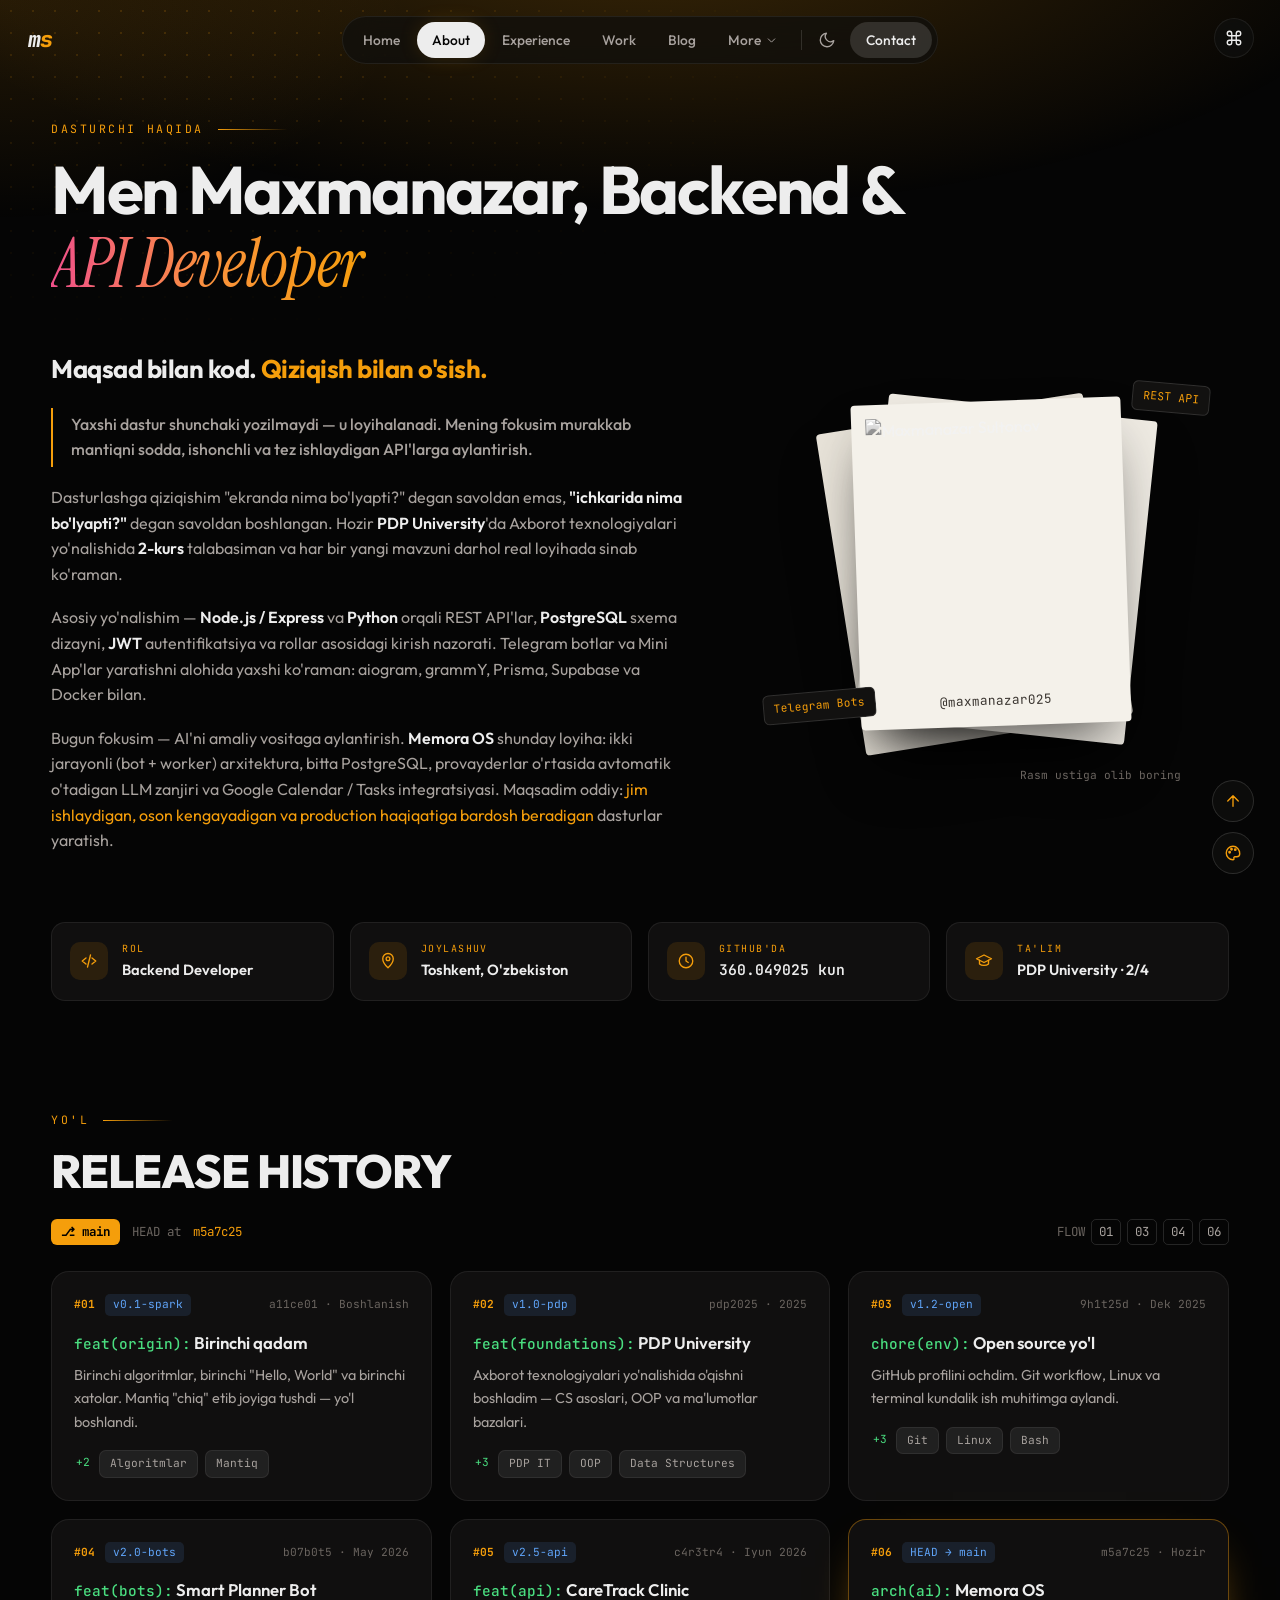
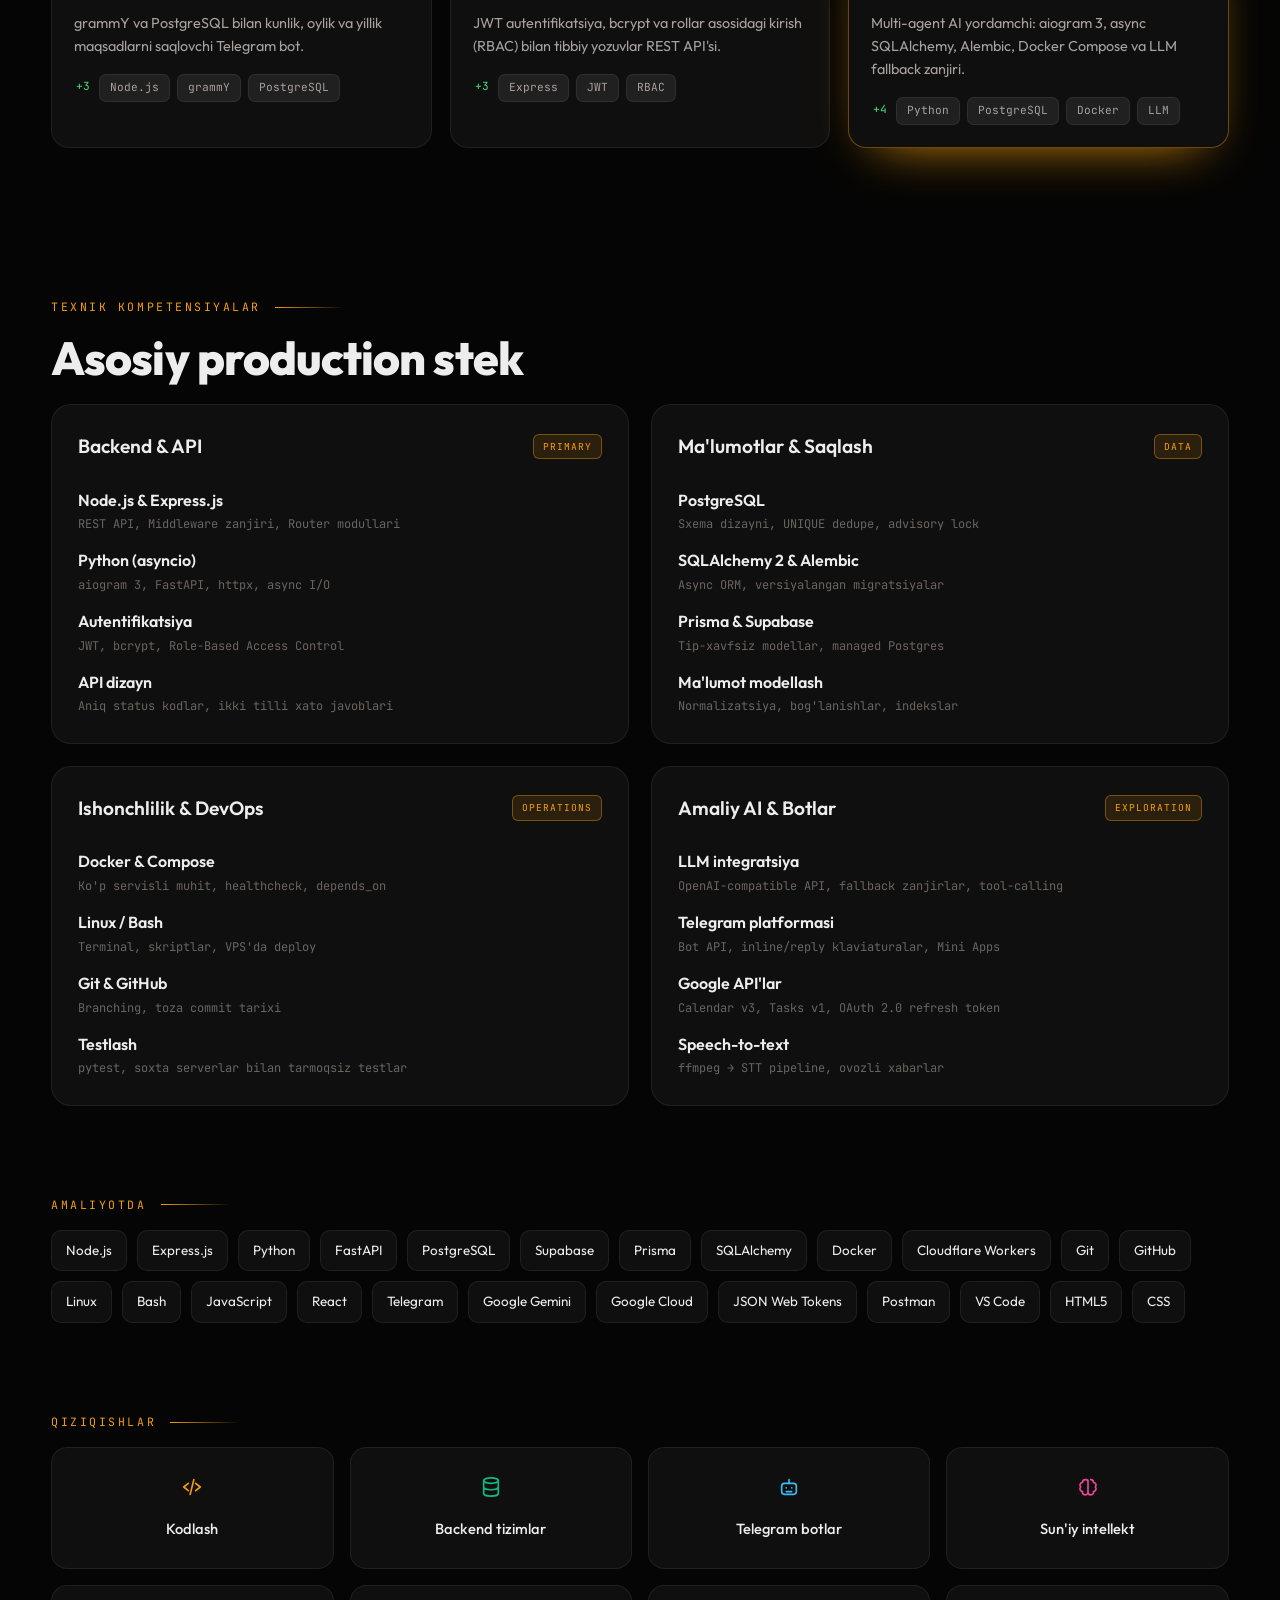
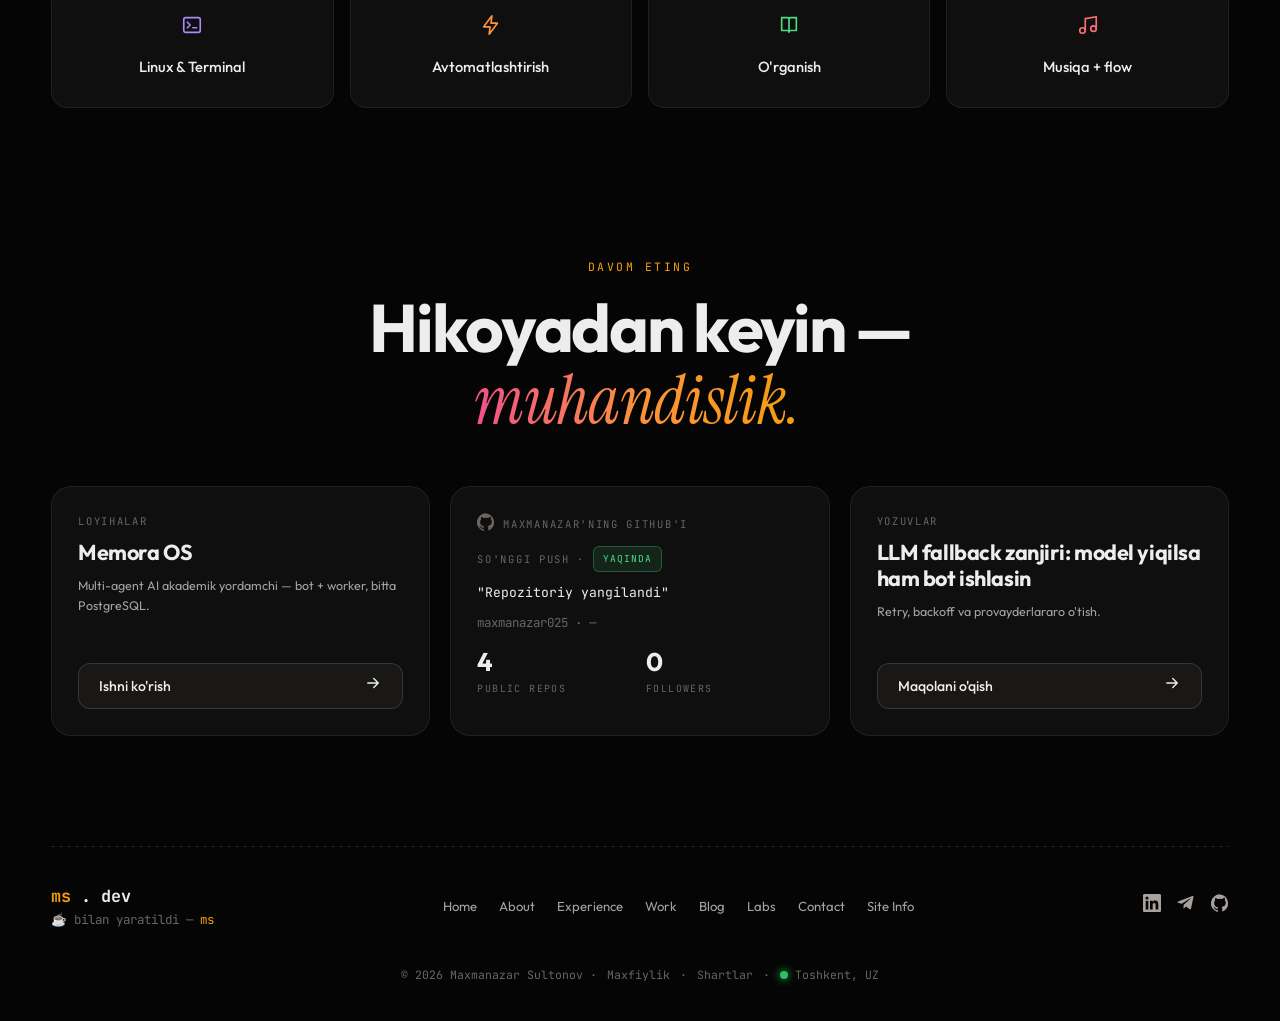
==== about/index.html @ ffed5d47 "Portfolio sayt: ko'p sahifali versiya Co-Authored-By: Claude Opus 5.5 <noreply@anthropic.com>" ====
<!DOCTYPE html>
<html lang="uz" data-theme="dark">
<head>
  <meta charset="UTF-8" />
  <meta name="viewport" content="width=device-width, initial-scale=1.0" />
  <title>About | Maxmanazar Sultonov (MS)</title>
  <meta name="description" content="Maxmanazar Sultonov haqida: hikoya, release history, texnik kompetensiyalar va qiziqishlar." />
  <meta property="og:image" content="https://avatars.githubusercontent.com/u/249048169?v=4" />
  <link rel="icon" href="../assets/img/favicon.svg" type="image/svg+xml" />
  <link rel="preconnect" href="https://fonts.googleapis.com" /><link rel="preconnect" href="https://fonts.gstatic.com" crossorigin />
  <link href="https://fonts.googleapis.com/css2?family=Outfit:wght@300;400;500;600;700;800&family=JetBrains+Mono:wght@400;500;700&family=Instrument+Serif:ital@1&display=swap" rel="stylesheet" />
  <script>try{var t=localStorage.getItem("theme");if(t)document.documentElement.dataset.theme=t;var a=localStorage.getItem("accentHex");if(a){a=a.split(",");document.documentElement.style.setProperty("--accent",a[0]);document.documentElement.style.setProperty("--accent-2",a[1]);document.documentElement.dataset.accent="1"}}catch(e){}</script>
  <link rel="stylesheet" href="../assets/css/main.css" />
</head>
<body data-page="about">
<main class="page">
  <div class="container">
    <p class="eyebrow">Dasturchi haqida</p>
    <h1 class="h-xl">Men Maxmanazar, Backend &amp;<br /><span class="serif grad">API Developer</span></h1>

    <div class="about-grid">
      <div class="prose reveal">
        <h2 class="about-sub">Maqsad bilan kod. <span class="accent">Qiziqish bilan o'sish.</span></h2>
        <p class="quote">Yaxshi dastur shunchaki yozilmaydi — u loyihalanadi. Mening fokusim murakkab mantiqni sodda, ishonchli va tez ishlaydigan API'larga aylantirish.</p>
        <p>Dasturlashga qiziqishim "ekranda nima bo'lyapti?" degan savoldan emas, <strong>"ichkarida nima bo'lyapti?"</strong> degan savoldan boshlangan. Hozir <strong>PDP University</strong>'da Axborot texnologiyalari yo'nalishida <strong>2-kurs</strong> talabasiman va har bir yangi mavzuni darhol real loyihada sinab ko'raman.</p>
        <p>Asosiy yo'nalishim — <strong>Node.js / Express</strong> va <strong>Python</strong> orqali REST API'lar, <strong>PostgreSQL</strong> sxema dizayni, <strong>JWT</strong> autentifikatsiya va rollar asosidagi kirish nazorati. Telegram botlar va Mini App'lar yaratishni alohida yaxshi ko'raman: aiogram, grammY, Prisma, Supabase va Docker bilan.</p>
        <p>Bugun fokusim — AI'ni amaliy vositaga aylantirish. <strong>Memora OS</strong> shunday loyiha: ikki jarayonli (bot + worker) arxitektura, bitta PostgreSQL, provayderlar o'rtasida avtomatik o'tadigan LLM zanjiri va Google Calendar / Tasks integratsiyasi. Maqsadim oddiy: <span class="accent">jim ishlaydigan, oson kengayadigan va production haqiqatiga bardosh beradigan</span> dasturlar yaratish.</p>
      </div>
      <div class="polaroid-wrap reveal">
        <div class="polaroid p-back"></div><div class="polaroid p-mid"></div>
        <figure class="polaroid p-front">
          <img src="https://avatars.githubusercontent.com/u/249048169?v=4" alt="Maxmanazar Sultonov" />
          <figcaption>@maxmanazar025</figcaption>
        </figure>
        <span class="ptag t1">REST API</span><span class="ptag t2">Telegram Bots</span>
        <p class="hint">Rasm ustiga olib boring</p>
      </div>
    </div>

    <div class="stats reveal">
      <div class="stat"><span class="stat-ico" data-icon="code"></span><div><small>ROL</small><b>Backend Developer</b></div></div>
      <div class="stat"><span class="stat-ico" data-icon="pin"></span><div><small>JOYLASHUV</small><b>Toshkent, O'zbekiston</b></div></div>
      <div class="stat"><span class="stat-ico" data-icon="clock"></span><div><small>GITHUB'DA</small><b class="mono" id="gh-age">—</b></div></div>
      <div class="stat"><span class="stat-ico" data-icon="cap"></span><div><small>TA'LIM</small><b>PDP University · 2/4</b></div></div>
    </div>

    <!-- Release history -->
    <section class="section">
      <p class="eyebrow">Yo'l</p>
      <h2 class="h-lg">RELEASE HISTORY</h2>
      <div class="history-head">
        <span class="branch">⎇ main</span><span class="muted">HEAD at</span><span class="accent">m5a7c25</span>
        <span class="graph">FLOW <i>01</i><i>03</i><i>04</i><i>06</i></span>
      </div>
      <div class="commits">
        <article class="commit reveal">
          <header><span class="num">#01</span><span class="ver">v0.1-spark</span><span class="muted">a11ce01 · Boshlanish</span></header>
          <h4><span class="type">feat(origin):</span> Birinchi qadam</h4>
          <p>Birinchi algoritmlar, birinchi "Hello, World" va birinchi xatolar. Mantiq "chiq" etib joyiga tushdi — yo'l boshlandi.</p>
          <div class="chips"><span class="plus">+2</span><i>Algoritmlar</i><i>Mantiq</i></div>
        </article>
        <article class="commit reveal">
          <header><span class="num">#02</span><span class="ver">v1.0-pdp</span><span class="muted">pdp2025 · 2025</span></header>
          <h4><span class="type">feat(foundations):</span> PDP University</h4>
          <p>Axborot texnologiyalari yo'nalishida o'qishni boshladim — CS asoslari, OOP va ma'lumotlar bazalari.</p>
          <div class="chips"><span class="plus">+3</span><i>PDP IT</i><i>OOP</i><i>Data Structures</i></div>
        </article>
        <article class="commit reveal">
          <header><span class="num">#03</span><span class="ver">v1.2-open</span><span class="muted">9h1t25d · Dek 2025</span></header>
          <h4><span class="type">chore(env):</span> Open source yo'l</h4>
          <p>GitHub profilini ochdim. Git workflow, Linux va terminal kundalik ish muhitimga aylandi.</p>
          <div class="chips"><span class="plus">+3</span><i>Git</i><i>Linux</i><i>Bash</i></div>
        </article>
        <article class="commit reveal">
          <header><span class="num">#04</span><span class="ver">v2.0-bots</span><span class="muted">b07b0t5 · May 2026</span></header>
          <h4><span class="type">feat(bots):</span> Smart Planner Bot</h4>
          <p>grammY va PostgreSQL bilan kunlik, oylik va yillik maqsadlarni saqlovchi Telegram bot.</p>
          <div class="chips"><span class="plus">+3</span><i>Node.js</i><i>grammY</i><i>PostgreSQL</i></div>
        </article>
        <article class="commit reveal">
          <header><span class="num">#05</span><span class="ver">v2.5-api</span><span class="muted">c4r3tr4 · Iyun 2026</span></header>
          <h4><span class="type">feat(api):</span> CareTrack Clinic</h4>
          <p>JWT autentifikatsiya, bcrypt va rollar asosidagi kirish (RBAC) bilan tibbiy yozuvlar REST API'si.</p>
          <div class="chips"><span class="plus">+3</span><i>Express</i><i>JWT</i><i>RBAC</i></div>
        </article>
        <article class="commit head reveal">
          <header><span class="num">#06</span><span class="ver">HEAD → main</span><span class="muted">m5a7c25 · Hozir</span></header>
          <h4><span class="type">arch(ai):</span> Memora OS</h4>
          <p>Multi-agent AI yordamchi: aiogram 3, async SQLAlchemy, Alembic, Docker Compose va LLM fallback zanjiri.</p>
          <div class="chips"><span class="plus">+4</span><i>Python</i><i>PostgreSQL</i><i>Docker</i><i>LLM</i></div>
        </article>
      </div>
    </section>

    <!-- Competencies -->
    <section class="section">
      <p class="eyebrow">Texnik kompetensiyalar</p>
      <h2 class="h-lg">Asosiy production stek</h2>
      <div class="skill-grid">
        <div class="card skill-card reveal"><header><h3>Backend &amp; API</h3><span class="badge">Primary</span></header>
          <dl><dt>Node.js &amp; Express.js</dt><dd>REST API, Middleware zanjiri, Router modullari</dd>
              <dt>Python (asyncio)</dt><dd>aiogram 3, FastAPI, httpx, async I/O</dd>
              <dt>Autentifikatsiya</dt><dd>JWT, bcrypt, Role-Based Access Control</dd>
              <dt>API dizayn</dt><dd>Aniq status kodlar, ikki tilli xato javoblari</dd></dl></div>
        <div class="card skill-card reveal"><header><h3>Ma'lumotlar &amp; Saqlash</h3><span class="badge">Data</span></header>
          <dl><dt>PostgreSQL</dt><dd>Sxema dizayni, UNIQUE dedupe, advisory lock</dd>
              <dt>SQLAlchemy 2 &amp; Alembic</dt><dd>Async ORM, versiyalangan migratsiyalar</dd>
              <dt>Prisma &amp; Supabase</dt><dd>Tip-xavfsiz modellar, managed Postgres</dd>
              <dt>Ma'lumot modellash</dt><dd>Normalizatsiya, bog'lanishlar, indekslar</dd></dl></div>
        <div class="card skill-card reveal"><header><h3>Ishonchlilik &amp; DevOps</h3><span class="badge">Operations</span></header>
          <dl><dt>Docker &amp; Compose</dt><dd>Ko'p servisli muhit, healthcheck, depends_on</dd>
              <dt>Linux / Bash</dt><dd>Terminal, skriptlar, VPS'da deploy</dd>
              <dt>Git &amp; GitHub</dt><dd>Branching, toza commit tarixi</dd>
              <dt>Testlash</dt><dd>pytest, soxta serverlar bilan tarmoqsiz testlar</dd></dl></div>
        <div class="card skill-card reveal"><header><h3>Amaliy AI &amp; Botlar</h3><span class="badge">Exploration</span></header>
          <dl><dt>LLM integratsiya</dt><dd>OpenAI-compatible API, fallback zanjirlar, tool-calling</dd>
              <dt>Telegram platformasi</dt><dd>Bot API, inline/reply klaviaturalar, Mini Apps</dd>
              <dt>Google API'lar</dt><dd>Calendar v3, Tasks v1, OAuth 2.0 refresh token</dd>
              <dt>Speech-to-text</dt><dd>ffmpeg → STT pipeline, ovozli xabarlar</dd></dl></div>
      </div>

      <p class="eyebrow mt">Amaliyotda</p>
      <div class="tech-cloud reveal" id="tech-cloud"></div>

      <p class="eyebrow mt">Qiziqishlar</p>
      <div class="interests reveal">
        <div class="interest" style="--c:#f59e0b"><span data-icon="code"></span>Kodlash</div>
        <div class="interest" style="--c:#10b981"><span data-icon="db"></span>Backend tizimlar</div>
        <div class="interest" style="--c:#38bdf8"><span data-icon="bot"></span>Telegram botlar</div>
        <div class="interest" style="--c:#ec4899"><span data-icon="brain"></span>Sun'iy intellekt</div>
        <div class="interest" style="--c:#a78bfa"><span data-icon="term"></span>Linux &amp; Terminal</div>
        <div class="interest" style="--c:#fb923c"><span data-icon="bolt"></span>Avtomatlashtirish</div>
        <div class="interest" style="--c:#4ade80"><span data-icon="book"></span>O'rganish</div>
        <div class="interest" style="--c:#f87171"><span data-icon="music"></span>Musiqa + flow</div>
      </div>
    </section>

    <!-- Explore further -->
    <section class="section">
      <p class="eyebrow c">Davom eting</p>
      <h2 class="h-xl c">Hikoyadan keyin —<br /><span class="serif grad">muhandislik.</span></h2>
      <div class="bento" style="margin-top:50px">
        <a class="card hov reveal" href="../work/#memora"><span class="label">Loyihalar</span><h3>Memora OS</h3><p class="dim small">Multi-agent AI akademik yordamchi — bot + worker, bitta PostgreSQL.</p><span class="btn btn-dark">Ishni ko'rish <span data-icon="arrow"></span></span></a>
        <a class="card hov reveal" href="https://github.com/maxmanazar025" target="_blank" rel="noopener">
          <span class="label"><span data-icon="github"></span> Maxmanazar'ning GitHub'i</span>
          <span class="label">So'nggi push · <span class="badge g" data-gh="ago">yaqinda</span></span>
          <p class="commit-msg" data-gh="msg">"Repozitoriy yangilandi"</p>
          <p class="mono small muted"><span data-gh="repo">maxmanazar025</span> · <span data-gh="sha">—</span></p>
          <div class="gh-mini"><div><b data-gh="repos">4</b><small>PUBLIC REPOS</small></div><div><b data-gh="followers">0</b><small>FOLLOWERS</small></div></div>
        </a>
        <a class="card hov reveal" href="../blog/"><span class="label">Yozuvlar</span><h3>LLM fallback zanjiri: model yiqilsa ham bot ishlasin</h3><p class="dim small">Retry, backoff va provayderlararo o'tish.</p><span class="btn btn-dark">Maqolani o'qish <span data-icon="arrow"></span></span></a>
      </div>
    </section>
  </div>
</main>
<script src="../assets/js/site.js"></script>
<script>
  (() => {
    const start = new Date("2025-12-11T06:13:58Z"), el = document.getElementById("gh-age");
    const tick = () => el.textContent = ((Date.now() - start) / 864e5).toFixed(6) + " kun";
    tick(); setInterval(tick, 80);
    const T = [["Node.js","nodedotjs"],["Express.js","express"],["Python","python"],["FastAPI","fastapi"],["PostgreSQL","postgresql"],["Supabase","supabase"],["Prisma","prisma"],["SQLAlchemy","sqlalchemy"],["Docker","docker"],["Cloudflare Workers","cloudflareworkers"],["Git","git"],["GitHub","github"],["Linux","linux"],["Bash","gnubash"],["JavaScript","javascript"],["React","react"],["Telegram","telegram"],["Google Gemini","googlegemini"],["Google Cloud","googlecloud"],["JSON Web Tokens","jsonwebtokens"],["Postman","postman"],["VS Code","vscodium"],["HTML5","html5"],["CSS","css"]];
    document.getElementById("tech-cloud").innerHTML = T.map(([n, s]) => `<span><img src="https://cdn.simpleicons.org/${s}/a8a29e" alt="" loading="lazy" onerror="this.remove()" />${n}</span>`).join("");
  })();
</script>
</body>
</html>
---- assets/css/main.css ----
/* =========================================================
   ms.dev — Maxmanazar Sultonov portfolio
   ========================================================= */
:root {
  --accent: #f59e0b;
  --accent-2: #fb923c;
  --pink: #f0508a;
  --bg: #050505;
  --bg-2: #0b0a09;
  --card: rgba(20, 19, 18, 0.78);
  --card-solid: #121110;
  --card-hi: #191817;
  --border: rgba(255, 255, 255, 0.07);
  --border-2: rgba(255, 255, 255, 0.13);
  --text: #ededed;
  --text-2: #a8a29e;
  --muted: #6b6560;
  --green: #4ade80;
  --blue: #60a5fa;
  --nav-bg: rgba(16, 15, 14, 0.74);
  --shadow: 0 24px 60px -24px rgba(0, 0, 0, 0.85);
  --glow: color-mix(in srgb, var(--accent) 22%, transparent);
  --soft: color-mix(in srgb, var(--accent) 12%, transparent);
  --line: color-mix(in srgb, var(--accent) 40%, transparent);
  --font: "Outfit", system-ui, sans-serif;
  --mono: "JetBrains Mono", ui-monospace, monospace;
  --serif: "Instrument Serif", Georgia, serif;
  --r: 18px;
  --ease: cubic-bezier(.2, .8, .2, 1);
}
[data-theme="light"] {
  --bg: #faf8f5;
  --bg-2: #f2eee8;
  --card: rgba(255, 255, 255, 0.82);
  --card-solid: #ffffff;
  --card-hi: #f7f4ef;
  --border: rgba(0, 0, 0, 0.08);
  --border-2: rgba(0, 0, 0, 0.15);
  --text: #1a1714;
  --text-2: #57514b;
  --muted: #8f8780;
  --green: #16a34a;
  --blue: #2563eb;
  --nav-bg: rgba(255, 255, 255, 0.78);
  --shadow: 0 20px 50px -26px rgba(60, 40, 20, 0.35);
}

*, *::before, *::after { box-sizing: border-box; margin: 0; padding: 0; }
html { scroll-behavior: smooth; scroll-padding-top: 100px; }
body {
  font-family: var(--font); background: var(--bg); color: var(--text); line-height: 1.6;
  overflow-x: hidden; -webkit-font-smoothing: antialiased; min-height: 100vh;
  display: flex; flex-direction: column; transition: background .4s, color .4s;
}
main { flex: 1; }
a { color: inherit; text-decoration: none; }
img { max-width: 100%; display: block; }
button, input, textarea, select { font: inherit; color: inherit; }
button { background: none; border: 0; cursor: pointer; }
svg.i { width: 18px; height: 18px; fill: none; stroke: currentColor; stroke-width: 1.8; stroke-linecap: round; stroke-linejoin: round; flex: none; }
::selection { background: var(--accent); color: #000; }
:focus-visible { outline: 2px solid var(--accent); outline-offset: 3px; border-radius: 6px; }
.mono { font-family: var(--mono); }
.muted { color: var(--muted); }
.dim { color: var(--text-2); }
.accent { color: var(--accent); }
.small { font-size: .78rem; }
strong { color: var(--text); font-weight: 600; }
.skip { position: absolute; left: -999px; top: 8px; z-index: 999; background: var(--accent); color: #000; padding: 8px 14px; border-radius: 8px; }
.skip:focus { left: 8px; }

.container { width: min(1180px, 92%); margin: 0 auto; position: relative; }
.narrow { width: min(820px, 92%); margin: 0 auto; }
.section { padding: 110px 0 40px; position: relative; }
.page { padding-top: 120px; }

/* ---------- background ---------- */
.bg-glow { position: fixed; inset: 0; z-index: -2; pointer-events: none;
  background: radial-gradient(ellipse 85% 45% at 50% -8%, var(--glow), transparent 70%),
              radial-gradient(ellipse 45% 35% at 0% 0%, color-mix(in srgb, var(--accent) 12%, transparent), transparent 70%); }
.bg-dots { position: fixed; inset: 0; z-index: -1; pointer-events: none;
  background-image: radial-gradient(color-mix(in srgb, var(--accent) 16%, transparent) 1px, transparent 1.4px);
  background-size: 22px 22px;
  -webkit-mask-image: radial-gradient(ellipse 70% 55% at 15% 0%, #000 10%, transparent 70%);
  mask-image: radial-gradient(ellipse 70% 55% at 15% 0%, #000 10%, transparent 70%); }
.scroll-progress { position: fixed; top: 0; left: 0; height: 2px; width: 0; z-index: 120; background: linear-gradient(90deg, var(--accent), var(--pink)); }

/* ---------- header / nav ---------- */
.logo { position: fixed; top: 22px; left: 28px; z-index: 80; font-family: var(--mono); font-weight: 800; font-size: 1.35rem; letter-spacing: -1px; font-style: italic; }
.logo span { color: var(--accent); }
.nav { position: fixed; top: 16px; left: 50%; transform: translateX(-50%); z-index: 80; }
.nav-pill { display: flex; align-items: center; gap: 2px; padding: 5px; background: var(--nav-bg); border: 1px solid var(--border); border-radius: 999px;
  backdrop-filter: blur(16px) saturate(1.4); -webkit-backdrop-filter: blur(16px) saturate(1.4); box-shadow: var(--shadow); }
.nav-link { display: inline-flex; align-items: center; gap: 4px; font-size: .86rem; font-weight: 500; padding: 7px 15px; border-radius: 999px; color: var(--text-2); transition: color .2s, background .25s; white-space: nowrap; }
.nav-link:hover { color: var(--text); }
.nav-link.active { background: var(--text); color: var(--bg); box-shadow: 0 0 22px -4px var(--glow); }
.nav-link .chev { width: 13px; height: 13px; transition: transform .25s; }
.more.open .chev { transform: rotate(180deg); }
.nav-sep { width: 1px; height: 20px; background: var(--border-2); margin: 0 6px; }
.icon-btn { width: 34px; height: 34px; border-radius: 50%; display: grid; place-items: center; color: var(--text-2); transition: background .2s, color .2s; }
.icon-btn:hover { background: var(--border); color: var(--text); }
.nav-cta { font-size: .86rem; font-weight: 500; padding: 7px 16px; border-radius: 999px; margin-left: 4px; background: var(--border-2); transition: background .2s, color .2s; }
.nav-cta:hover, .nav-cta.active { background: var(--accent); color: #000; }
.i-sun { display: none; } [data-theme="light"] .i-sun { display: block; } [data-theme="light"] .i-moon { display: none; }
.more { position: relative; }
.more-menu { position: absolute; top: calc(100% + 14px); left: 50%; transform: translate(-50%, -6px); width: 360px; padding: 8px; display: grid; grid-template-columns: 1fr 1fr; gap: 6px;
  background: var(--nav-bg); border: 1px solid var(--border-2); border-radius: 18px; backdrop-filter: blur(18px); -webkit-backdrop-filter: blur(18px); box-shadow: var(--shadow);
  opacity: 0; pointer-events: none; transition: opacity .2s, transform .25s var(--ease); }
.more.open .more-menu { opacity: 1; pointer-events: auto; transform: translate(-50%, 0); }
.more-menu a { position: relative; overflow: hidden; border-radius: 12px; padding: 14px; background: var(--card-hi); border: 1px solid var(--border); transition: border-color .2s, transform .2s; }
.more-menu a:hover { border-color: var(--line); transform: translateY(-2px); }
.more-menu a.big { min-height: 108px; display: flex; flex-direction: column; justify-content: flex-end; }
.more-menu a.big .i { position: absolute; right: 12px; top: 12px; width: 40px; height: 40px; opacity: .14; }
.more-menu b { display: block; font-size: .98rem; }
.more-menu small { color: var(--muted); font-size: .74rem; }
.more-menu a.sm { display: flex; align-items: center; gap: 10px; }
.more-menu a.sm .i { width: 30px; height: 30px; padding: 6px; border-radius: 8px; border: 1px solid var(--border-2); }
.burger { display: none; }
.cmd-btn { position: fixed; top: 18px; right: 26px; z-index: 80; width: 40px; height: 40px; border-radius: 50%; display: grid; place-items: center;
  background: var(--nav-bg); border: 1px solid var(--border); backdrop-filter: blur(12px); transition: border-color .2s, transform .2s; }
.cmd-btn:hover { border-color: var(--accent); transform: rotate(-8deg); }

/* ---------- floating ---------- */
.floaters { position: fixed; right: 26px; bottom: 26px; z-index: 70; display: grid; gap: 10px; }
.fab { width: 42px; height: 42px; border-radius: 50%; display: grid; place-items: center; background: var(--nav-bg); border: 1px solid var(--border-2); color: var(--accent); backdrop-filter: blur(10px); transition: all .3s var(--ease); }
.fab:hover { border-color: var(--accent); box-shadow: 0 0 20px -6px var(--accent); }
.to-top { opacity: 0; pointer-events: none; transform: translateY(10px); }
.to-top.show { opacity: 1; pointer-events: auto; transform: none; }

/* ---------- typography ---------- */
.eyebrow { font-family: var(--mono); font-size: .72rem; letter-spacing: .22em; text-transform: uppercase; color: var(--accent); display: flex; align-items: center; gap: 14px; margin-bottom: 16px; }
.eyebrow::after { content: ""; width: 70px; height: 1px; background: linear-gradient(90deg, var(--accent), transparent); }
.eyebrow.c { justify-content: center; } .eyebrow.c::after { display: none; }
.eyebrow.mt { margin-top: 90px; }
.h-xl { font-size: clamp(2.3rem, 5.6vw, 4.2rem); font-weight: 700; letter-spacing: -.035em; line-height: 1.06; }
.h-lg { font-size: clamp(1.9rem, 4vw, 2.9rem); font-weight: 800; letter-spacing: -.02em; line-height: 1.1; }
.serif { font-family: var(--serif); font-weight: 400; font-style: italic; letter-spacing: -.01em; }
.grad { background: linear-gradient(90deg, var(--pink), var(--accent-2), var(--accent)); -webkit-background-clip: text; background-clip: text; color: transparent; padding-right: .08em; }
[data-accent] .grad { background: linear-gradient(90deg, var(--pink), var(--accent)); -webkit-background-clip: text; background-clip: text; }
.c { text-align: center; }
.lead { color: var(--text-2); max-width: 660px; margin: 18px auto 0; font-size: 1.02rem; }

/* page hero (centered) */
.p-hero { position: relative; text-align: center; padding: 40px 0 70px; }
.ghost { position: absolute; left: 50%; top: 4px; transform: translateX(-50%); z-index: -1; font-size: clamp(4rem, 15vw, 12rem); font-weight: 800; letter-spacing: -.03em; line-height: 1; white-space: nowrap; user-select: none;
  color: transparent; -webkit-text-stroke: 1px var(--border-2); background: linear-gradient(180deg, var(--border), transparent 85%); -webkit-background-clip: text; background-clip: text; }
.p-hero .cross { position: absolute; width: 14px; height: 14px; opacity: .35; }
.p-hero .cross::before, .p-hero .cross::after { content: ""; position: absolute; background: var(--text-2); }
.p-hero .cross::before { left: 6px; top: 0; width: 1px; height: 14px; } .p-hero .cross::after { top: 6px; left: 0; height: 1px; width: 14px; }
.row-c { display: flex; gap: 12px; justify-content: center; flex-wrap: wrap; margin-top: 28px; }

/* page hero (split / giant) */
.p-split { display: grid; grid-template-columns: 1.1fr 1fr; gap: 40px; align-items: center; padding: 20px 0 60px; }
.giant { font-size: clamp(3.6rem, 10vw, 7.6rem); font-weight: 800; line-height: .9; letter-spacing: -.045em;
  background: linear-gradient(110deg, var(--text) 25%, color-mix(in srgb, var(--accent) 70%, #fff)); -webkit-background-clip: text; background-clip: text; color: transparent; }
.p-split .slash { font-family: var(--mono); font-size: .74rem; letter-spacing: .2em; color: var(--accent); margin-bottom: 14px; text-transform: uppercase; }
.p-split p.desc { color: var(--text-2); font-size: 1.08rem; max-width: 440px; }

/* ---------- buttons / chips / cards ---------- */
.btn { display: inline-flex; align-items: center; justify-content: center; gap: 8px; padding: 10px 20px; border-radius: 999px; font-size: .88rem; font-weight: 500; transition: all .25s var(--ease); }
.btn-ghost { border: 1px solid var(--line); background: var(--soft); }
.btn-ghost:hover { background: color-mix(in srgb, var(--accent) 22%, transparent); transform: translateY(-2px); }
.btn-solid { background: linear-gradient(90deg, var(--accent), var(--accent-2)); color: #000; font-weight: 700; }
.btn-solid:hover { transform: translateY(-2px); box-shadow: 0 14px 30px -12px var(--accent); }
.btn-dark { background: var(--card-hi); border: 1px solid var(--border-2); justify-content: space-between; width: 100%; border-radius: 12px; }
.btn-dark:hover { border-color: var(--line); }
.pill { display: inline-flex; align-items: center; gap: 8px; padding: 9px 16px; border-radius: 999px; border: 1px solid var(--border-2); font-size: .74rem; color: var(--text-2); font-family: var(--mono); }
.live { display: inline-block; width: 8px; height: 8px; border-radius: 50%; background: #22c55e; box-shadow: 0 0 10px #22c55e; animation: blinkg 2s infinite; flex: none; }
@keyframes blinkg { 50% { opacity: .35; } }
.card { padding: 26px; border-radius: 20px; background: var(--card); border: 1px solid var(--border); position: relative; }
.card.hov { transition: transform .35s var(--ease), border-color .35s; }
.card.hov:hover { transform: translateY(-5px); border-color: var(--line); }
.label { font-family: var(--mono); font-size: .66rem; letter-spacing: .16em; text-transform: uppercase; color: var(--muted); display: flex; align-items: center; gap: 8px; }
.badge { font-family: var(--mono); font-size: .6rem; letter-spacing: .1em; padding: 4px 9px; border-radius: 6px; white-space: nowrap; background: var(--soft); color: var(--accent); border: 1px solid var(--line); text-transform: uppercase; }
.badge.g { background: rgba(74, 222, 128, .1); color: var(--green); border-color: rgba(74, 222, 128, .3); }
.badge.b { background: rgba(96, 165, 250, .1); color: var(--blue); border-color: rgba(96, 165, 250, .3); }
.chips { display: flex; flex-wrap: wrap; gap: 7px; font-family: var(--mono); font-size: .7rem; }
.chips i { font-style: normal; padding: 4px 10px; border-radius: 7px; background: var(--border); border: 1px solid var(--border); color: var(--text-2); display: inline-flex; align-items: center; gap: 6px; }
.chips i b { width: 7px; height: 7px; border-radius: 50%; background: var(--c, var(--accent)); }
.chips .plus { color: var(--green); padding: 4px 2px; }

/* ---------- HOME ---------- */
.hero { min-height: 100vh; display: flex; flex-direction: column; align-items: center; justify-content: center; text-align: center; padding: 120px 6% 70px; }
.hero-status { font-family: var(--mono); font-size: .76rem; letter-spacing: .08em; color: var(--blue); margin-bottom: 12px; min-height: 1.2em; }
.caret { animation: blink 1s steps(1) infinite; color: var(--accent); } @keyframes blink { 50% { opacity: 0; } }
.hero-name { font-size: clamp(2.4rem, 12vw, 6.6rem); font-weight: 700; letter-spacing: -.045em; line-height: 1; background: linear-gradient(180deg, var(--text) 30%, var(--text-2)); -webkit-background-clip: text; background-clip: text; color: transparent; animation: rise .9s var(--ease) both; }
.hero-role { margin: 18px 0 26px; font-family: var(--mono); font-size: 1.15rem; }
.hero-text { max-width: 920px; color: var(--text-2); font-family: var(--mono); font-size: .98rem; line-height: 1.95; animation: rise .9s .15s var(--ease) both; }
.hero-socials { display: flex; gap: 22px; margin: 34px 0 28px; animation: rise .9s .3s var(--ease) both; }
.soc { width: 42px; height: 42px; border-radius: 50%; display: grid; place-items: center; background: var(--card); border: 1px solid var(--border); color: var(--accent); transition: transform .25s, border-color .25s, box-shadow .25s; }
.soc:hover { transform: translateY(-4px); border-color: var(--accent); box-shadow: 0 10px 30px -10px var(--accent); }
.soc svg { width: 17px; height: 17px; }
.orb { width: 34px; height: 34px; border-radius: 50%; display: grid; place-items: center; background: var(--card); border: 1px solid var(--border); animation: rise .9s .45s var(--ease) both; }
.orb span { width: 7px; height: 7px; border-radius: 50%; background: var(--accent); animation: pulse 1.8s infinite; }
@keyframes pulse { 0%, 100% { box-shadow: 0 0 0 0 color-mix(in srgb, var(--accent) 60%, transparent); } 50% { box-shadow: 0 0 0 9px transparent; } }
@keyframes rise { from { opacity: 0; transform: translateY(24px); } to { opacity: 1; transform: none; } }

/* ---------- ABOUT ---------- */
.about-grid { display: grid; grid-template-columns: 1.35fr 1fr; gap: 60px; margin-top: 50px; align-items: start; }
.about-sub { font-size: 1.6rem; font-weight: 700; letter-spacing: -.02em; margin-bottom: 18px; }
.quote { border-left: 2px solid var(--accent); padding: 4px 0 4px 18px; margin-bottom: 24px; color: var(--accent-2); font-weight: 500; }
.prose p { color: var(--text-2); margin-bottom: 18px; }
.polaroid-wrap { position: relative; height: 430px; display: grid; place-items: center; }
.polaroid { position: absolute; width: 270px; height: 325px; background: #f4f1ea; border-radius: 4px; box-shadow: 0 30px 60px -20px rgba(0,0,0,.7); transition: transform .55s var(--ease); }
.p-back { transform: rotate(-9deg) translate(-18px, 8px); background: #e8e3d9; }
.p-mid { transform: rotate(6deg) translate(16px, 4px); background: #efebe3; }
.p-front { padding: 14px 14px 48px; transform: rotate(-2deg); }
.p-front img { width: 100%; height: 100%; object-fit: cover; filter: grayscale(1) contrast(1.05); transition: filter .5s; }
.p-front figcaption { position: absolute; bottom: 15px; left: 0; right: 0; text-align: center; color: #3a3530; font-size: .8rem; font-family: var(--mono); }
.polaroid-wrap:hover .p-front { transform: rotate(0) scale(1.03); } .polaroid-wrap:hover .p-front img { filter: none; }
.polaroid-wrap:hover .p-back { transform: rotate(-16deg) translate(-62px, 14px); } .polaroid-wrap:hover .p-mid { transform: rotate(13deg) translate(60px, 10px); }
.ptag { position: absolute; z-index: 3; font-family: var(--mono); font-size: .7rem; padding: 5px 10px; border-radius: 6px; background: var(--card-solid); border: 1px solid var(--border-2); color: var(--accent); }
.ptag.t1 { top: 34px; right: 4%; transform: rotate(5deg); } .ptag.t2 { bottom: 58px; left: 2%; transform: rotate(-5deg); }
.hint { position: absolute; bottom: -6px; right: 10%; font-family: var(--mono); font-size: .7rem; color: var(--muted); }
.stats { display: grid; grid-template-columns: repeat(4, 1fr); gap: 16px; margin-top: 50px; }
.stat { display: flex; gap: 14px; align-items: center; padding: 18px; border-radius: 14px; background: var(--card); border: 1px solid var(--border); }
.stat-ico { width: 38px; height: 38px; flex: none; display: grid; place-items: center; border-radius: 10px; background: var(--soft); color: var(--accent); }
.stat small { color: var(--accent); font-family: var(--mono); font-size: .62rem; letter-spacing: .15em; display: block; }
.stat b { font-size: .92rem; font-weight: 600; }

.history-head { display: flex; gap: 12px; align-items: center; margin: 22px 0 26px; font-family: var(--mono); font-size: .78rem; flex-wrap: wrap; }
.branch { background: var(--accent); color: #000; padding: 3px 10px; border-radius: 6px; font-weight: 700; display: inline-flex; gap: 6px; align-items: center; }
.graph { margin-left: auto; display: flex; gap: 6px; align-items: center; color: var(--muted); }
.graph i { font-style: normal; padding: 2px 7px; border-radius: 5px; border: 1px solid var(--border-2); color: var(--text-2); }
.commits { display: grid; grid-template-columns: repeat(3, 1fr); gap: 18px; position: relative; }
.commit { padding: 22px; border-radius: var(--r); background: var(--card); border: 1px solid var(--border); transition: transform .3s, border-color .3s; }
.commit:hover { transform: translateY(-4px); border-color: var(--line); }
.commit.head { border-color: var(--line); box-shadow: 0 20px 50px -28px var(--accent); }
.commit header { display: flex; gap: 10px; align-items: center; font-family: var(--mono); font-size: .7rem; margin-bottom: 14px; flex-wrap: wrap; }
.commit .num { color: var(--accent); font-weight: 700; }
.commit .ver { background: rgba(96,165,250,.12); color: var(--blue); padding: 2px 8px; border-radius: 5px; }
.commit header .muted { margin-left: auto; }
.commit h4 { font-size: 1.05rem; font-weight: 600; margin-bottom: 8px; }
.commit .type { color: var(--green); font-family: var(--mono); font-size: .9rem; font-weight: 500; }
.commit p { color: var(--text-2); font-size: .9rem; margin-bottom: 16px; }

.skill-grid { display: grid; grid-template-columns: repeat(2, 1fr); gap: 22px; margin-top: 20px; }
.skill-card header { display: flex; justify-content: space-between; align-items: center; margin-bottom: 14px; }
.skill-card h3 { font-size: 1.2rem; font-weight: 600; }
.skill-card dl { display: grid; gap: 2px; }
.skill-card dt { font-weight: 600; margin-top: 12px; }
.skill-card dd { color: var(--muted); font-family: var(--mono); font-size: .75rem; }
.tech-cloud { display: flex; flex-wrap: wrap; gap: 10px; }
.tech-cloud span { display: inline-flex; align-items: center; gap: 8px; padding: 9px 14px; border-radius: 10px; font-size: .84rem; background: var(--card); border: 1px solid var(--border); transition: border-color .2s, transform .2s; }
.tech-cloud span:hover { border-color: var(--line); transform: translateY(-2px); }
.tech-cloud img { width: 16px; height: 16px; }
.interests { display: grid; grid-template-columns: repeat(4, 1fr); gap: 16px; }
.interest { display: flex; flex-direction: column; align-items: center; gap: 12px; padding: 28px 12px; border-radius: 16px; background: var(--card); border: 1px solid var(--border); font-weight: 500; font-size: .92rem; transition: transform .25s, border-color .25s; text-align: center; }
.interest .i { color: var(--c, var(--accent)); width: 22px; height: 22px; }
.interest:hover { transform: translateY(-4px); border-color: var(--line); }

/* bento / explore */
.bento { display: grid; grid-template-columns: repeat(3, 1fr); gap: 20px; }
.bento .card { display: flex; flex-direction: column; gap: 10px; min-height: 250px; }
.bento h3 { font-size: 1.35rem; font-weight: 700; letter-spacing: -.02em; line-height: 1.2; }
.bento .big-t { font-size: 2.1rem; line-height: 1.05; }
.bento .card .btn-dark { margin-top: auto; }
.gh-mini { display: grid; grid-template-columns: 1fr 1fr; gap: 12px; margin-top: 6px; }
.gh-mini b { font-size: 1.6rem; display: block; line-height: 1; }
.gh-mini small { font-family: var(--mono); font-size: .62rem; letter-spacing: .14em; color: var(--muted); }
.commit-msg { font-family: var(--mono); font-size: .82rem; }

/* ---------- EXPERIENCE ---------- */
.timeline { position: relative; }
.timeline::before { content: ""; position: absolute; left: calc(30% + 20px); top: 10px; bottom: 0; width: 1px; background: var(--border-2); }
.timeline .tl-fill { position: absolute; left: calc(30% + 20px); top: 10px; width: 1px; height: 0; background: linear-gradient(var(--accent), var(--pink)); box-shadow: 0 0 12px var(--accent); }
.tl-item { display: grid; grid-template-columns: 30% 40px 1fr; margin-bottom: 90px; }
.tl-left { position: sticky; top: 110px; align-self: start; }
.tl-left h3 { font-size: 2rem; font-weight: 700; letter-spacing: -.02em; }
.tl-left .when { margin: 4px 0 18px; font-family: var(--mono); font-size: .72rem; color: var(--muted); letter-spacing: .08em; }
.org { display: flex; gap: 12px; align-items: flex-start; }
.org-logo { width: 46px; height: 46px; flex: none; border-radius: 12px; display: grid; place-items: center; font-family: var(--mono); font-size: .72rem; font-weight: 700; background: var(--card-solid); border: 1px solid var(--border-2); color: var(--accent); }
.org b { display: block; font-size: .95rem; } .org small { display: block; color: var(--muted); font-size: .78rem; }
.tl-dot { position: sticky; top: 124px; width: 16px; height: 16px; margin: 14px auto 0; border-radius: 50%; background: var(--bg); border: 2px solid var(--accent); box-shadow: 0 0 0 5px var(--soft); align-self: start; z-index: 1; }
.tl-right { padding-left: 30px; }
.tl-right h3 { font-size: 2rem; font-weight: 700; letter-spacing: -.02em; }
.tl-right h4 { color: var(--accent); font-weight: 500; margin-bottom: 18px; }
.tl-right ul { list-style: none; display: grid; gap: 14px; margin-top: 18px; }
.tl-right li { position: relative; padding-left: 22px; color: var(--text-2); }
.tl-right li::before { content: ""; position: absolute; left: 0; top: .62em; width: 7px; height: 7px; border-radius: 50%; background: var(--accent); opacity: .85; }
.tl-right li b { color: var(--text); font-weight: 600; }
.deep { font-family: var(--mono); font-size: .7rem; padding: 2px 8px; border-radius: 6px; border: 1px solid var(--line); color: var(--accent); background: var(--soft); margin-left: 6px; white-space: nowrap; }
.sub-label { margin: 28px 0 12px; }
.impact { display: grid; grid-template-columns: repeat(4, 1fr); gap: 24px; margin-top: 50px; }
.impact b { font-size: clamp(2.4rem, 5vw, 3.4rem); font-weight: 800; letter-spacing: -.03em; display: block; line-height: 1; }
.impact .k { font-family: var(--mono); font-size: .66rem; letter-spacing: .16em; color: var(--accent); margin: 12px 0 8px; display: block; }
.impact p { color: var(--text-2); font-size: .84rem; padding-left: 12px; position: relative; }
.impact p::before { content: ""; position: absolute; left: 0; top: .55em; width: 5px; height: 5px; border-radius: 50%; background: var(--green); }
.principles { margin-top: 70px; display: grid; }
.principle { display: grid; grid-template-columns: 30% 1fr auto; gap: 24px; padding: 30px 0; border-top: 1px solid var(--border); align-items: start; }
.principle .n { font-family: var(--mono); font-size: .7rem; color: var(--muted); }
.principle .k { font-family: var(--mono); font-size: .68rem; letter-spacing: .14em; color: var(--accent); display: block; margin-top: 6px; }
.principle h3 { font-size: 1.4rem; font-weight: 700; letter-spacing: -.02em; }
.principle p { color: var(--text-2); font-size: .92rem; }

/* ---------- WORK ---------- */
.filters { display: flex; justify-content: center; gap: 10px; margin-top: 30px; flex-wrap: wrap; }
.filter { padding: 8px 16px; border-radius: 999px; font-family: var(--mono); font-size: .76rem; border: 1px solid var(--border); background: var(--card); color: var(--text-2); transition: all .2s; display: inline-flex; gap: 8px; align-items: center; }
.filter b { color: var(--accent); }
.filter.active { border-color: var(--accent); color: var(--text); background: var(--soft); }
.projects { display: grid; grid-template-columns: repeat(2, minmax(0, 1fr)); gap: 34px 28px; align-items: start; }
.projects .project:nth-child(even) { margin-top: 60px; }
.project { display: flex; flex-direction: column; gap: 18px; scroll-margin-top: 110px; min-width: 0; }
.project.hide { display: none; }
.project-top { display: flex; justify-content: space-between; align-items: flex-end; gap: 12px; }
.project h3 { font-size: 1.75rem; font-weight: 700; letter-spacing: -.02em; line-height: 1.12; }
.project .tags { display: flex; gap: 8px; align-items: center; }
.arch { border-radius: 18px; border: 1px solid var(--border); background: var(--card); overflow: hidden; transition: border-color .35s, transform .35s var(--ease); }
.project:hover .arch { border-color: var(--line); transform: translateY(-4px); }
.arch-head { display: flex; justify-content: space-between; align-items: center; gap: 10px; padding: 14px 16px; font-size: .82rem; font-weight: 600; }
.arch-head a { width: 30px; height: 30px; border-radius: 50%; display: grid; place-items: center; background: var(--border); color: var(--text-2); }
.arch-head a:hover { color: var(--accent); }
.arch-stage { position: relative; height: 230px; margin: 0 14px; border-radius: 12px; border: 1px solid var(--border); overflow: hidden; display: grid; place-items: center;
  background: radial-gradient(circle at 50% 55%, var(--soft), transparent 60%), repeating-linear-gradient(0deg, transparent 0 23px, var(--border) 23px 24px), repeating-linear-gradient(90deg, transparent 0 23px, var(--border) 23px 24px); }
.arch-stage .core { width: 74px; height: 74px; border-radius: 18px; display: grid; place-items: center; background: var(--card-solid); border: 1px solid var(--line); color: var(--accent); box-shadow: 0 0 40px -8px var(--accent); animation: floaty 4s ease-in-out infinite; }
.arch-stage .core .i { width: 32px; height: 32px; }
.arch-stage .node { position: absolute; font-family: var(--mono); font-size: .64rem; padding: 4px 8px; border-radius: 6px; background: var(--card-solid); border: 1px solid var(--border-2); color: var(--text-2); transition: all .35s; }
.arch-stage .node.lit { color: var(--accent); border-color: var(--accent); box-shadow: 0 0 16px -4px var(--accent); }
.arch-stage svg.wires { position: absolute; inset: 0; width: 100%; height: 100%; }
.arch-stage svg.wires path { stroke: var(--border-2); stroke-width: 1; fill: none; stroke-dasharray: 4 4; animation: dash 1.4s linear infinite; }
.arch-stage .sys { position: absolute; left: 12px; bottom: 10px; font-family: var(--mono); font-size: .6rem; letter-spacing: .14em; color: var(--muted); }
@keyframes floaty { 50% { transform: translateY(-6px); } }
@keyframes dash { to { stroke-dashoffset: -16; } }
.pipeline { margin: 12px 14px 14px; padding: 10px 12px; border-radius: 10px; border: 1px solid var(--border); background: var(--bg-2); font-family: var(--mono); font-size: .7rem; color: var(--text-2); white-space: nowrap; overflow: hidden; text-overflow: ellipsis; }
.pipeline b { color: var(--muted); font-weight: 500; margin-right: 6px; }
.pipeline i { font-style: normal; color: var(--accent); margin: 0 6px; }
.project > p { color: var(--text-2); font-size: .92rem; }
.metrics { display: flex; flex-wrap: wrap; gap: 10px 22px; font-family: var(--mono); font-size: .76rem; }
.metrics div { display: flex; gap: 8px; align-items: baseline; }
.metrics b { color: var(--accent); }
.metrics small { color: var(--muted); letter-spacing: .1em; font-size: .64rem; }
.src { display: flex; gap: 10px; }
.src a { padding: 8px 14px; border-radius: 10px; font-family: var(--mono); font-size: .76rem; border: 1px solid var(--border-2); display: inline-flex; gap: 8px; align-items: center; transition: border-color .2s, color .2s; }
.src a:hover { border-color: var(--accent); color: var(--accent); }

/* contributions */
.contrib-stats { display: grid; grid-template-columns: repeat(4, 1fr); gap: 24px; margin: 50px 0 30px; }
.contrib-stats b { font-size: 2.4rem; font-weight: 800; letter-spacing: -.03em; display: block; line-height: 1; }
.contrib-stats .k { font-family: var(--mono); font-size: .64rem; letter-spacing: .14em; color: var(--accent); display: block; margin: 10px 0 4px; }
.contrib-stats small { color: var(--muted); font-size: .8rem; }
.heat-wrap { overflow-x: auto; padding: 18px; border-radius: 16px; border: 1px solid var(--border); background: var(--card); }
.heat { display: grid; grid-auto-flow: column; grid-template-rows: repeat(7, 12px); gap: 3px; width: max-content; }
.heat span { width: 12px; height: 12px; border-radius: 3px; background: var(--border); }
.heat span[data-l="1"], .legend span[data-l="1"] { background: color-mix(in srgb, var(--green) 30%, transparent); }
.heat span[data-l="2"], .legend span[data-l="2"] { background: color-mix(in srgb, var(--green) 50%, transparent); }
.heat span[data-l="3"], .legend span[data-l="3"] { background: color-mix(in srgb, var(--green) 75%, transparent); }
.heat span[data-l="4"], .legend span[data-l="4"] { background: var(--green); }
.heat-foot { display: flex; justify-content: space-between; align-items: center; margin-top: 12px; font-family: var(--mono); font-size: .7rem; color: var(--muted); }
.heat-foot .legend { display: flex; gap: 3px; align-items: center; }
.heat-foot .legend span { width: 10px; height: 10px; border-radius: 2px; }

/* ---------- BLOG ---------- */
.blog-tools { display: flex; justify-content: space-between; align-items: center; gap: 16px; flex-wrap: wrap; margin-bottom: 30px; }
.blog-tools .filters { margin: 0; justify-content: flex-start; }
.search { display: flex; align-items: center; gap: 8px; padding: 8px 14px; border-radius: 999px; border: 1px solid var(--border-2); background: var(--card); min-width: 240px; }
.search input { background: none; border: 0; outline: none; font-size: .86rem; width: 100%; }
.featured { display: grid; grid-template-columns: minmax(0, 1.4fr) minmax(0, 1fr); gap: 30px; margin-bottom: 70px; }
.post-cover { border-radius: 18px; overflow: hidden; border: 1px solid var(--border); aspect-ratio: 16/9; display: grid; place-items: center; position: relative;
  background: radial-gradient(circle at 30% 30%, color-mix(in srgb, var(--accent) 25%, transparent), transparent 60%), radial-gradient(circle at 80% 80%, color-mix(in srgb, var(--pink) 20%, transparent), transparent 55%), var(--card-solid); }
.post-cover svg { width: 70%; height: auto; }
.post-meta { display: flex; gap: 10px; align-items: center; font-size: .8rem; color: var(--muted); margin-top: 12px; flex-wrap: wrap; }
.post-meta img { width: 22px; height: 22px; border-radius: 50%; }
.post-tag { font-family: var(--mono); font-size: .66rem; letter-spacing: .14em; color: var(--pink); text-transform: uppercase; }
.featured h2 { font-size: 2rem; font-weight: 700; letter-spacing: -.02em; line-height: 1.15; margin: 14px 0 10px; }
.featured h2 a:hover { color: var(--accent); }
.side-posts { display: grid; gap: 18px; align-content: start; }
.side-post { display: grid; grid-template-columns: 90px 1fr; gap: 16px; align-items: start; padding: 10px; border-radius: 14px; transition: background .2s; }
.side-post:hover { background: var(--card); }
.side-post .post-cover { aspect-ratio: 1; border-radius: 12px; }
.side-post .post-cover svg { width: 60%; }
.side-post h3 { font-size: 1.02rem; line-height: 1.3; margin: 4px 0; }
.side-post p { font-size: .82rem; color: var(--text-2); display: -webkit-box; -webkit-line-clamp: 2; -webkit-box-orient: vertical; overflow: hidden; }
.post-grid { display: grid; grid-template-columns: repeat(3, 1fr); gap: 24px; }
.post-card { display: flex; flex-direction: column; gap: 10px; }
.post-card h3 { font-size: 1.2rem; line-height: 1.25; }
.post-card p { color: var(--text-2); font-size: .88rem; }
.post-card:hover h3 { color: var(--accent); }
.empty { text-align: center; color: var(--muted); padding: 40px; font-family: var(--mono); font-size: .85rem; display: none; }

/* article */
.article-head { padding: 30px 0 40px; }
.article-head h1 { font-size: clamp(2rem, 5vw, 3.2rem); font-weight: 800; letter-spacing: -.03em; line-height: 1.1; margin: 14px 0; }
.article-head .lead { margin: 0; }
.back { font-family: var(--mono); font-size: .78rem; color: var(--text-2); display: inline-flex; gap: 8px; align-items: center; }
.back:hover { color: var(--accent); }
.article { font-size: 1.04rem; color: var(--text-2); padding-bottom: 40px; }
.article h2 { color: var(--text); font-size: 1.6rem; font-weight: 700; letter-spacing: -.02em; margin: 46px 0 14px; }
.article h3 { color: var(--text); font-size: 1.2rem; margin: 30px 0 10px; }
.article p { margin-bottom: 18px; }
.article ul, .article ol { margin: 0 0 18px 22px; display: grid; gap: 8px; }
.article code { font-family: var(--mono); font-size: .86em; padding: 2px 6px; border-radius: 5px; background: var(--border); color: var(--accent); }
.article pre { font-family: var(--mono); font-size: .82rem; line-height: 1.7; padding: 18px 20px; border-radius: 14px; background: var(--card-solid); border: 1px solid var(--border); overflow-x: auto; margin: 0 0 22px; color: var(--text); }
.article pre code { background: none; padding: 0; color: inherit; font-size: inherit; }
.article blockquote { border-left: 2px solid var(--accent); padding: 6px 0 6px 18px; margin: 0 0 22px; color: var(--text); }
.article .tok-k { color: var(--pink); } .article .tok-s { color: var(--green); } .article .tok-c { color: var(--muted); } .article .tok-f { color: var(--blue); }
.article-foot { display: flex; justify-content: space-between; gap: 20px; padding: 30px 0; border-top: 1px solid var(--border); flex-wrap: wrap; }

/* ---------- LABS ---------- */
.lab-grid { display: grid; grid-template-columns: repeat(2, 1fr); gap: 20px; }
.lab { cursor: pointer; overflow: hidden; min-height: 170px; display: flex; flex-direction: column; gap: 8px; }
.lab .ab { position: absolute; right: -6px; bottom: -28px; font-size: 7.5rem; font-weight: 800; color: var(--border); letter-spacing: -.05em; line-height: 1; pointer-events: none; transition: color .3s; }
.lab:hover .ab { color: color-mix(in srgb, var(--accent) 14%, transparent); }
.lab h3 { font-size: 1.45rem; font-weight: 700; }
.lab p { color: var(--text-2); font-size: .9rem; max-width: 80%; }
.lab .chips { margin-top: auto; }
.lab.hide { display: none; }
.lab-group { margin: 40px 0 16px; text-align: center; }
.modal { position: fixed; inset: 0; z-index: 200; background: rgba(0,0,0,.6); backdrop-filter: blur(6px); display: grid; place-items: center; padding: 20px; }
.modal[hidden] { display: none; }
.modal-box { width: min(760px, 100%); max-height: 90vh; overflow-y: auto; border-radius: 20px; background: var(--card-solid); border: 1px solid var(--border-2); box-shadow: var(--shadow); animation: rise .3s var(--ease); }
.modal-head { display: flex; justify-content: space-between; align-items: center; padding: 18px 22px; border-bottom: 1px solid var(--border); position: sticky; top: 0; background: var(--card-solid); z-index: 1; }
.modal-head h3 { font-size: 1.2rem; }
.modal-body { padding: 22px; }
.tool-row { display: flex; gap: 10px; flex-wrap: wrap; align-items: center; margin-bottom: 14px; }
.inp, .ta { width: 100%; padding: 12px 14px; border-radius: 12px; font-size: .88rem; background: var(--bg-2); border: 1px solid var(--border); outline: none; color: var(--text); transition: border-color .2s; }
.ta { font-family: var(--mono); min-height: 120px; resize: vertical; }
.inp:focus, .ta:focus { border-color: var(--accent); }
.out { font-family: var(--mono); font-size: .8rem; padding: 14px; border-radius: 12px; background: var(--bg-2); border: 1px solid var(--border); white-space: pre-wrap; word-break: break-all; min-height: 60px; color: var(--text); }
.out.err { color: #f87171; }
.tbtn { padding: 8px 14px; border-radius: 10px; font-family: var(--mono); font-size: .76rem; border: 1px solid var(--border-2); background: var(--card-hi); transition: all .2s; }
.tbtn:hover, .tbtn.on { border-color: var(--accent); color: var(--accent); }
.tbtn.primary { background: var(--accent); color: #000; border-color: var(--accent); font-weight: 700; }
.bucket { display: flex; gap: 6px; flex-wrap: wrap; margin: 16px 0; }
.bucket span { width: 28px; height: 28px; border-radius: 8px; background: var(--accent); box-shadow: 0 0 12px -4px var(--accent); transition: all .3s; }
.bucket span.empty { background: var(--border); box-shadow: none; }
.logbox { font-family: var(--mono); font-size: .74rem; height: 160px; overflow-y: auto; padding: 12px; border-radius: 12px; background: var(--bg-2); border: 1px solid var(--border); }
.logbox .ok { color: var(--green); } .logbox .no { color: #f87171; } .logbox .wa { color: var(--accent); }
.cb-state { display: flex; gap: 10px; margin: 14px 0; }
.cb-state span { flex: 1; text-align: center; padding: 12px; border-radius: 12px; border: 1px solid var(--border); font-family: var(--mono); font-size: .76rem; color: var(--muted); transition: all .3s; }
.cb-state span.on.closed { border-color: var(--green); color: var(--green); background: rgba(74,222,128,.08); }
.cb-state span.on.open { border-color: #f87171; color: #f87171; background: rgba(248,113,113,.08); }
.cb-state span.on.half { border-color: var(--accent); color: var(--accent); background: var(--soft); }
.perm { display: grid; grid-template-columns: repeat(4, 1fr); gap: 8px; font-family: var(--mono); font-size: .78rem; margin-bottom: 14px; }
.perm div { padding: 10px; border-radius: 10px; border: 1px solid var(--border); display: grid; gap: 6px; }
.perm label { display: flex; gap: 6px; align-items: center; cursor: pointer; }
.perm input { accent-color: var(--accent); }
mark { background: color-mix(in srgb, var(--accent) 35%, transparent); color: var(--text); border-radius: 3px; }

/* ---------- USES ---------- */
.uses-sec { display: grid; grid-template-columns: 1fr 1.6fr; gap: 50px; padding: 50px 0; border-top: 1px solid var(--border); }
.uses-sec .num { font-family: var(--mono); font-size: .72rem; letter-spacing: .18em; color: var(--accent); }
.uses-sec h2 { font-size: 2rem; font-weight: 800; letter-spacing: -.02em; margin: 8px 0 12px; }
.uses-sec p { color: var(--text-2); }
.uses-list { display: grid; grid-template-columns: 1fr 1fr; gap: 12px; align-content: start; }
.use { display: flex; gap: 14px; align-items: center; padding: 16px; border-radius: 14px; background: var(--card); border: 1px solid var(--border); transition: border-color .2s, transform .2s; }
.use:hover { border-color: var(--line); transform: translateY(-2px); }
.use .ic { width: 40px; height: 40px; flex: none; border-radius: 10px; display: grid; place-items: center; background: var(--card-hi); border: 1px solid var(--border-2); }
.use .ic img { width: 20px; height: 20px; }
.use b { display: block; font-size: .95rem; }
.use small { color: var(--muted); font-size: .76rem; }

/* ---------- CONNECT ---------- */
.connect-grid { display: grid; grid-template-columns: minmax(0, 1fr) minmax(0, 1.5fr); gap: 22px; align-items: start; }
.profile { position: sticky; top: 110px; }
.profile-top { display: flex; gap: 14px; align-items: center; margin-bottom: 14px; }
.profile-top img { width: 58px; height: 58px; border-radius: 14px; border: 1px solid var(--border-2); }
.profile h3 { font-size: 1.25rem; }
.kv { display: grid; gap: 16px; margin-top: 22px; padding-top: 20px; border-top: 1px solid var(--border); }
.kv div { display: flex; gap: 12px; align-items: flex-start; }
.kv .i { color: var(--accent); margin-top: 3px; }
.kv small { display: block; font-family: var(--mono); font-size: .62rem; letter-spacing: .14em; color: var(--muted); }
.kv b { font-weight: 500; font-size: .92rem; }
.link-list { display: grid; gap: 14px; }
.link-card { display: grid; grid-template-columns: 52px 1fr auto; gap: 16px; align-items: center; }
.link-card .ic { width: 52px; height: 52px; border-radius: 14px; display: grid; place-items: center; background: var(--card-hi); border: 1px solid var(--border-2); color: var(--c, var(--accent)); }
.link-card h3 { font-size: 1.1rem; }
.link-card p { color: var(--text-2); font-size: .86rem; }
.link-card .h { font-family: var(--mono); font-size: .74rem; color: var(--accent); }
.link-card .go { width: 36px; height: 36px; border-radius: 50%; display: grid; place-items: center; border: 1px solid var(--border-2); transition: all .25s; }
.link-card:hover .go { border-color: var(--accent); color: var(--accent); transform: rotate(45deg); }
.duo { display: grid; grid-template-columns: 1fr 1fr; gap: 14px; }

/* ---------- SITE INFO ---------- */
.info-top { display: grid; grid-template-columns: repeat(3, 1fr); gap: 16px; margin-bottom: 50px; }
.info-top .card { padding: 18px 20px; }
.info-top b { display: block; margin-top: 6px; font-weight: 500; }
.info-grid { display: grid; grid-template-columns: 260px 1fr; gap: 50px; align-items: start; }
.toc { position: sticky; top: 110px; padding: 10px; display: grid; gap: 4px; }
.toc a { padding: 10px 14px; border-radius: 10px; font-size: .88rem; color: var(--text-2); border: 1px solid transparent; transition: all .2s; }
.toc a:hover { color: var(--text); }
.toc a.active { color: var(--accent); background: var(--soft); border-color: var(--line); }
.info-body section { padding-bottom: 40px; scroll-margin-top: 110px; }
.info-body h2 { font-size: 1.6rem; font-weight: 700; margin-bottom: 14px; }
.info-body p, .info-body li { color: var(--text-2); }
.info-body p { margin-bottom: 14px; }
.info-body ul { margin: 0 0 14px 20px; display: grid; gap: 6px; }

/* ---------- CONTACT ---------- */
.contact-grid { display: grid; grid-template-columns: minmax(0, 1.55fr) minmax(0, 1fr); gap: 22px; align-items: start; }
.contact-side { display: grid; gap: 22px; }
.card h3.t { font-size: 1.5rem; font-weight: 700; letter-spacing: -.02em; margin: 8px 0 6px; }
.topics { display: flex; flex-wrap: wrap; gap: 8px; align-items: center; margin: 22px 0; font-family: var(--mono); font-size: .74rem; }
.topics input { position: absolute; opacity: 0; pointer-events: none; }
.topics span.opt { display: inline-block; padding: 6px 12px; border-radius: 8px; border: 1px solid var(--border-2); cursor: pointer; transition: all .2s; }
.topics input:checked + span.opt { border-color: var(--accent); background: var(--soft); color: var(--accent); }
.topics input:focus-visible + span.opt { outline: 2px solid var(--accent); }
.frow { display: grid; grid-template-columns: 1fr 1fr; gap: 16px; }
.field { display: grid; gap: 8px; margin-bottom: 16px; }
.field > span { font-family: var(--mono); font-size: .66rem; letter-spacing: .16em; color: var(--accent); display: flex; justify-content: space-between; }
.field > span em { font-style: normal; color: var(--muted); }
.form-foot { display: flex; justify-content: space-between; align-items: center; gap: 14px; flex-wrap: wrap; }
.form-foot a { font-size: .82rem; color: var(--accent); }
.clock-row { display: flex; align-items: center; gap: 12px; margin: 14px 0 6px; }
.clock { font-family: var(--mono); font-size: 1.9rem; color: var(--accent); }
.coord { display: flex; justify-content: space-between; align-items: center; gap: 10px; padding: 12px 14px; border-radius: 12px; background: var(--card-hi); border: 1px solid var(--border); font-family: var(--mono); font-size: .76rem; flex-wrap: wrap; }
.mini-soc { display: grid; grid-template-columns: repeat(4, 1fr); gap: 8px; margin-top: 12px; }
.mini-soc a { padding: 12px; border-radius: 10px; display: grid; place-items: center; background: var(--card-hi); border: 1px solid var(--border); color: var(--accent); transition: border-color .2s; }
.mini-soc a:hover { border-color: var(--accent); }
.copyline { display: flex; justify-content: space-between; align-items: center; gap: 10px; padding: 12px 14px; border-radius: 12px; background: var(--card-hi); border: 1px solid var(--border); font-family: var(--mono); font-size: .82rem; margin-top: 12px; }
.copyline button { color: var(--accent); }
.faq { display: grid; gap: 12px; max-width: 820px; margin: 0 auto; }
.faq details { border-radius: 14px; background: var(--card); border: 1px solid var(--border); transition: border-color .2s; }
.faq details[open] { border-color: var(--line); }
.faq summary { padding: 18px 22px; cursor: pointer; font-weight: 600; list-style: none; display: flex; justify-content: space-between; gap: 10px; }
.faq summary::-webkit-details-marker { display: none; }
.faq summary::after { content: "+"; font-family: var(--mono); color: var(--accent); transition: transform .25s; }
.faq details[open] summary::after { transform: rotate(45deg); }
.faq details p { padding: 0 22px 18px; color: var(--text-2); }

/* ---------- FOOTER ---------- */
.footer { padding: 70px 0 36px; }
.footer-line { height: 1px; background: repeating-linear-gradient(90deg, var(--border-2) 0 4px, transparent 4px 8px); margin-bottom: 36px; }
.footer-row { display: flex; justify-content: space-between; align-items: center; gap: 30px; flex-wrap: wrap; }
.foot-logo { font-family: var(--mono); font-weight: 700; font-size: 1.05rem; }
.foot-nav { display: flex; gap: 22px; flex-wrap: wrap; font-size: .82rem; color: var(--text-2); }
.foot-nav a:hover, .foot-soc a:hover { color: var(--accent); }
.foot-soc { display: flex; gap: 16px; color: var(--text-2); }
.copyright { text-align: center; margin-top: 36px; font-family: var(--mono); font-size: .72rem; color: var(--muted); display: flex; gap: 10px; justify-content: center; flex-wrap: wrap; align-items: center; }
.copyright a:hover { color: var(--accent); }

/* ---------- COMMAND PALETTE ---------- */
.cmdk { position: fixed; inset: 0; z-index: 300; background: rgba(0,0,0,.55); backdrop-filter: blur(6px); display: grid; place-items: start center; padding-top: 12vh; }
.cmdk[hidden] { display: none; }
.cmdk-box { width: min(820px, 94%); border-radius: 20px; overflow: hidden; background: var(--card-solid); border: 1px solid var(--border-2); box-shadow: 0 40px 100px -20px rgba(0,0,0,.85); animation: rise .25s var(--ease) both; }
.cmdk-top { display: flex; align-items: center; gap: 12px; padding: 0 18px; border-bottom: 1px solid var(--border); }
.cmdk-input { flex: 1; padding: 18px 0; font-size: .98rem; background: none; border: 0; outline: none; color: var(--text); }
.cmdk-body { display: grid; grid-template-columns: 1.2fr 1fr; height: 420px; }
.cmdk-list { list-style: none; overflow-y: auto; padding: 8px; border-right: 1px solid var(--border); }
.cmdk-group { font-size: .72rem; color: var(--muted); padding: 12px 12px 6px; font-weight: 500; }
.cmdk-item { display: flex; align-items: center; gap: 12px; padding: 9px 12px; border-radius: 10px; cursor: pointer; font-size: .9rem; user-select: none; }
.cmdk-item .ico { width: 26px; height: 26px; border-radius: 7px; display: grid; place-items: center; background: var(--c, var(--accent)); color: #fff; flex: none; }
.cmdk-item .ico .i { width: 14px; height: 14px; }
.cmdk-item .t { flex: 1; min-width: 0; overflow: hidden; text-overflow: ellipsis; white-space: nowrap; }
.cmdk-item small { color: var(--muted); font-family: var(--mono); font-size: .68rem; }
.cmdk-item small.cur { color: var(--blue); background: rgba(96,165,250,.12); padding: 2px 8px; border-radius: 6px; }
.cmdk-item.sel { background: var(--card-hi); box-shadow: inset 0 0 0 1px var(--border-2); }
.cmdk-prev { padding: 18px; display: flex; flex-direction: column; gap: 10px; overflow-y: auto; }
.cmdk-prev .term { border-radius: 12px; border: 1px solid var(--line); background: #0a0a0a; font-family: var(--mono); font-size: .74rem; color: #ddd; }
.cmdk-prev .term-h { display: flex; gap: 6px; align-items: center; padding: 8px 10px; border-bottom: 1px solid #222; font-size: .68rem; color: #888; }
.dots { display: flex; gap: 5px; } .dots i { width: 9px; height: 9px; border-radius: 50%; background: #ef4444; } .dots i:nth-child(2) { background: #eab308; } .dots i:nth-child(3) { background: #22c55e; }
.cmdk-prev .term-b { padding: 10px 12px; line-height: 1.7; }
.cmdk-prev .art { height: 110px; border-radius: 12px; border: 1px solid var(--border); display: grid; place-items: center; color: var(--accent); background: radial-gradient(circle, var(--soft), transparent 70%); }
.cmdk-prev .art .i { width: 38px; height: 38px; }
.cmdk-prev h4 { font-size: 1.05rem; }
.cmdk-prev p { color: var(--text-2); font-size: .84rem; }
.cmdk-prev dl { margin-top: auto; display: grid; grid-template-columns: auto 1fr; gap: 8px 14px; font-size: .78rem; border-top: 1px solid var(--border); padding-top: 12px; }
.cmdk-prev dt { color: var(--muted); } .cmdk-prev dd { text-align: right; font-family: var(--mono); overflow: hidden; text-overflow: ellipsis; white-space: nowrap; }
.cmdk-foot { display: flex; justify-content: space-between; padding: 10px 18px; font-family: var(--mono); font-size: .68rem; color: var(--muted); border-top: 1px solid var(--border); }
kbd { font-family: var(--mono); font-size: .66rem; padding: 2px 6px; border-radius: 5px; border: 1px solid var(--border-2); background: var(--card-hi); }

/* ---------- SHELL ---------- */
.shell { position: fixed; inset: 0; z-index: 310; background: rgba(0,0,0,.6); backdrop-filter: blur(6px); display: grid; place-items: center; padding: 20px; }
.shell[hidden] { display: none; }
.shell-box { width: min(860px, 100%); height: min(560px, 85vh); border-radius: 16px; overflow: hidden; background: #0a0a0a; border: 1px solid var(--line); box-shadow: 0 40px 100px -20px rgba(0,0,0,.9), 0 0 60px -30px var(--accent); display: flex; flex-direction: column; animation: rise .25s var(--ease); }
.shell-h { display: flex; align-items: center; gap: 10px; padding: 10px 14px; border-bottom: 1px solid #222; font-family: var(--mono); font-size: .74rem; color: #888; }
.shell-h .ttl { flex: 1; text-align: center; }
.shell-h button { color: #888; } .shell-h button:hover { color: #fff; }
.shell-out { flex: 1; overflow-y: auto; padding: 14px 16px; font-family: var(--mono); font-size: .82rem; line-height: 1.65; color: #d4d4d4; white-space: pre-wrap; word-break: break-word; }
.shell-out .p { color: #4ade80; } .shell-out .h { color: var(--accent); } .shell-out .e { color: #f87171; } .shell-out .d { color: #737373; } .shell-out .b { color: #60a5fa; }
.shell-out a { color: var(--accent); text-decoration: underline; }
.shell-in { display: flex; gap: 8px; align-items: center; padding: 10px 16px; border-top: 1px solid #1a1a1a; font-family: var(--mono); font-size: .82rem; }
.shell-in .p { color: #4ade80; white-space: nowrap; }
.shell-in input { flex: 1; background: none; border: 0; outline: none; color: #fff; caret-color: var(--accent); }

.toast { position: fixed; left: 50%; bottom: 30px; transform: translate(-50%, 20px); z-index: 400; padding: 10px 18px; border-radius: 10px; font-family: var(--mono); font-size: .8rem; background: var(--card-solid); border: 1px solid var(--accent); opacity: 0; pointer-events: none; transition: all .3s; }
.toast.show { opacity: 1; transform: translate(-50%, 0); }

/* reveal */
.reveal { opacity: 0; transform: translateY(30px); transition: opacity .8s var(--ease), transform .8s var(--ease); }
.reveal.in { opacity: 1; transform: none; }

/* 404 */
.nf { min-height: 80vh; display: grid; place-items: center; text-align: center; }
.nf b { font-size: clamp(6rem, 20vw, 12rem); font-weight: 800; letter-spacing: -.05em; line-height: 1; display: block; }

/* ---------- RESPONSIVE ---------- */
@media (max-width: 1000px) {
  .about-grid, .contact-grid, .connect-grid, .featured, .p-split, .uses-sec, .info-grid { grid-template-columns: 1fr; }
  .profile, .toc { position: static; }
  .stats, .impact, .contrib-stats { grid-template-columns: repeat(2, 1fr); }
  .commits, .post-grid, .bento { grid-template-columns: repeat(2, 1fr); }
  .projects, .skill-grid, .lab-grid { grid-template-columns: 1fr; }
  .projects .project:nth-child(even) { margin-top: 0; }
  .interests { grid-template-columns: repeat(2, 1fr); }
  .timeline::before, .timeline .tl-fill { left: 7px; }
  .tl-item { grid-template-columns: 16px 1fr; gap: 0 24px; }
  .tl-dot { grid-row: 1; grid-column: 1; margin: 12px 0 0; position: static; }
  .tl-left { grid-column: 2; margin-bottom: 20px; position: static; }
  .tl-right { grid-column: 2; padding-left: 0; }
  .principle { grid-template-columns: 1fr; gap: 10px; }
  .cmdk-body { grid-template-columns: 1fr; }
  .cmdk-prev { display: none; }
}
@media (max-width: 900px) {
  .nav { top: 14px; left: auto; right: 74px; transform: none; }
  .nav-pill { position: absolute; top: 54px; right: -50px; flex-direction: column; align-items: stretch; width: 240px; border-radius: 18px; padding: 10px; display: none; max-height: 80vh; overflow-y: auto; }
  .nav.open .nav-pill { display: flex; }
  .nav-sep { display: none; }
  .nav-link, .nav-cta { padding: 10px 14px; margin: 0; }
  .more-menu { position: static; transform: none; width: auto; opacity: 1; pointer-events: auto; display: none; margin: 4px 0; grid-template-columns: 1fr; box-shadow: none; }
  .more.open .more-menu { display: grid; transform: none; }
  .more-menu a.big { min-height: 0; }
  .burger { display: grid; background: var(--nav-bg); border: 1px solid var(--border); width: 40px; height: 40px; }
}
@media (max-width: 620px) {
  .section { padding: 80px 0 30px; }
  .page { padding-top: 100px; }
  .commits, .stats, .frow, .post-grid, .bento, .uses-list, .info-top, .duo, .impact, .contrib-stats { grid-template-columns: 1fr; }
  .hero-text { font-size: .88rem; }
  .tl-left h3, .tl-right h3 { font-size: 1.45rem; }
  .project h3 { font-size: 1.4rem; }
  .polaroid { width: 220px; height: 270px; } .polaroid-wrap { height: 360px; }
  .footer-row { flex-direction: column; text-align: center; } .foot-nav { justify-content: center; }
  .perm { grid-template-columns: 1fr 1fr; }
  .link-card { grid-template-columns: 44px 1fr; } .link-card .go { display: none; }
  .floaters { right: 16px; bottom: 16px; }
}
@media (prefers-reduced-motion: reduce) {
  *, *::before, *::after { animation: none !important; transition: none !important; }
  .reveal { opacity: 1; transform: none; }
}
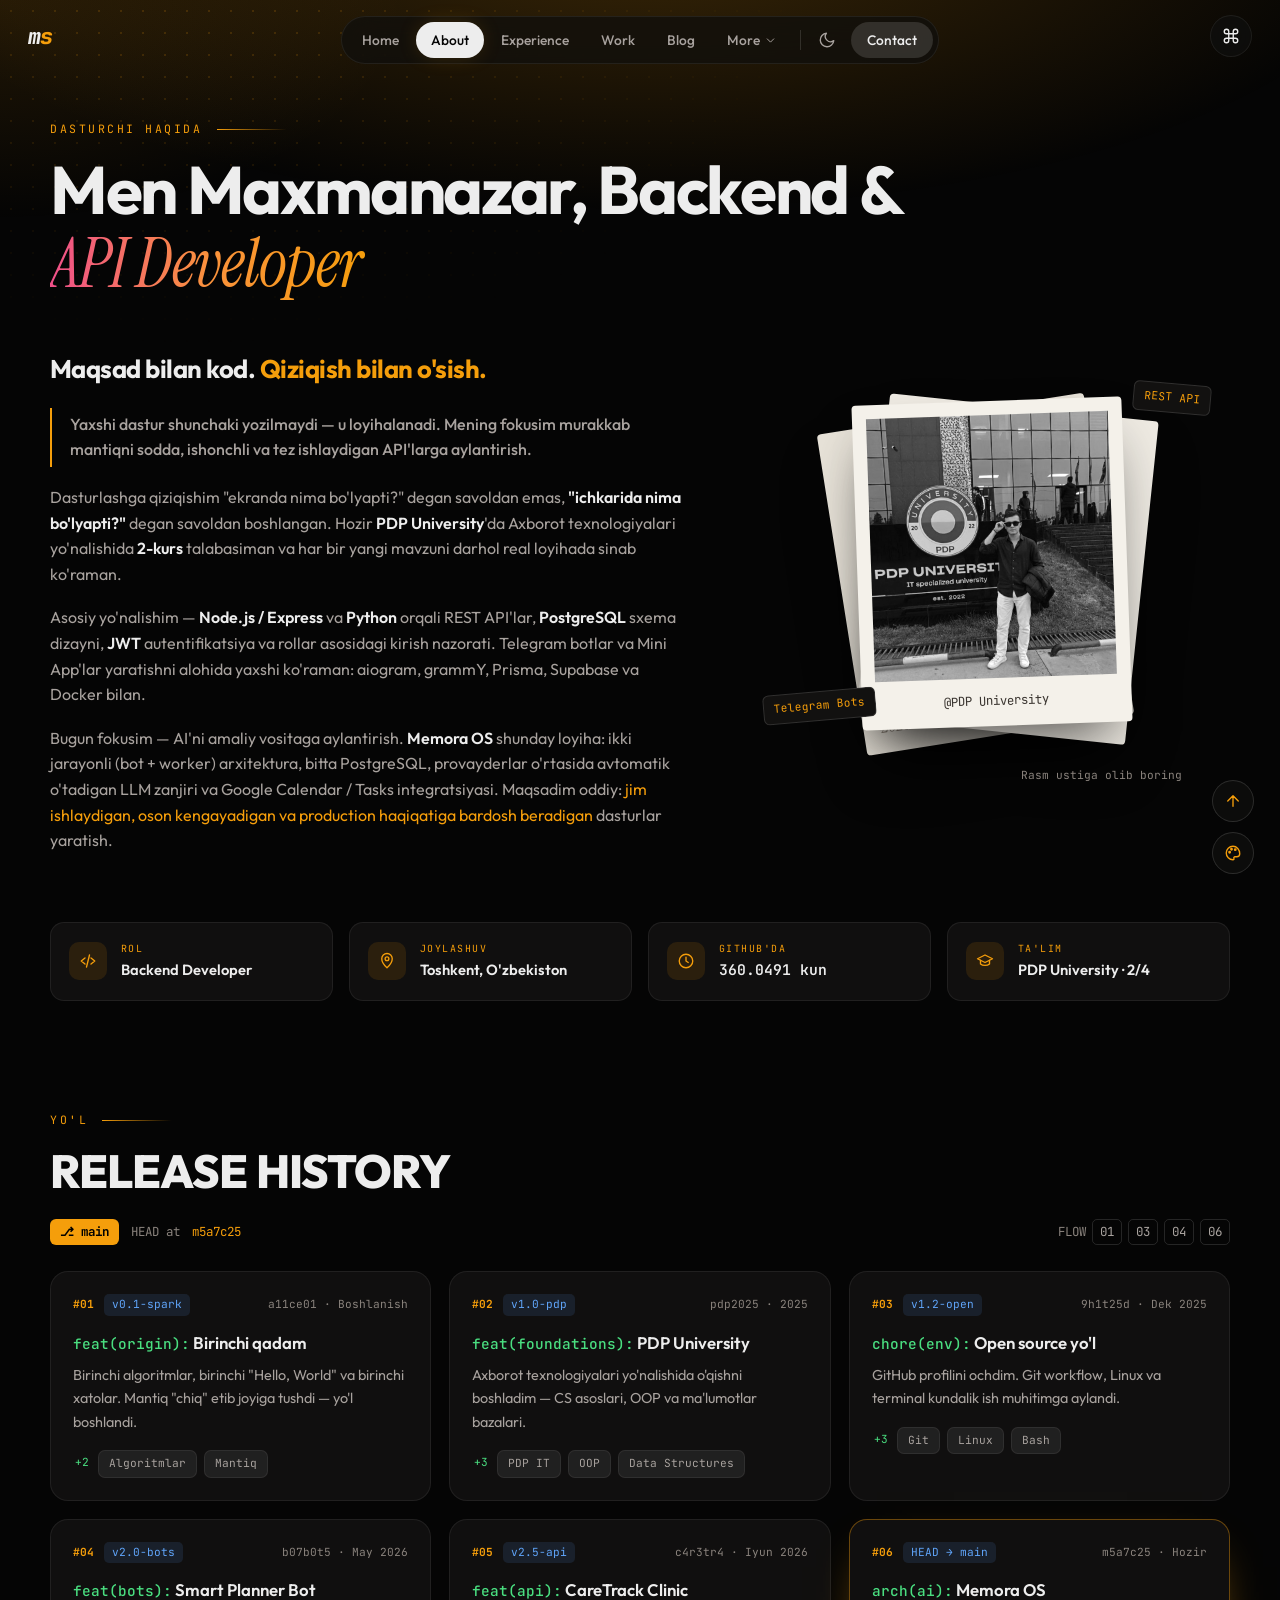
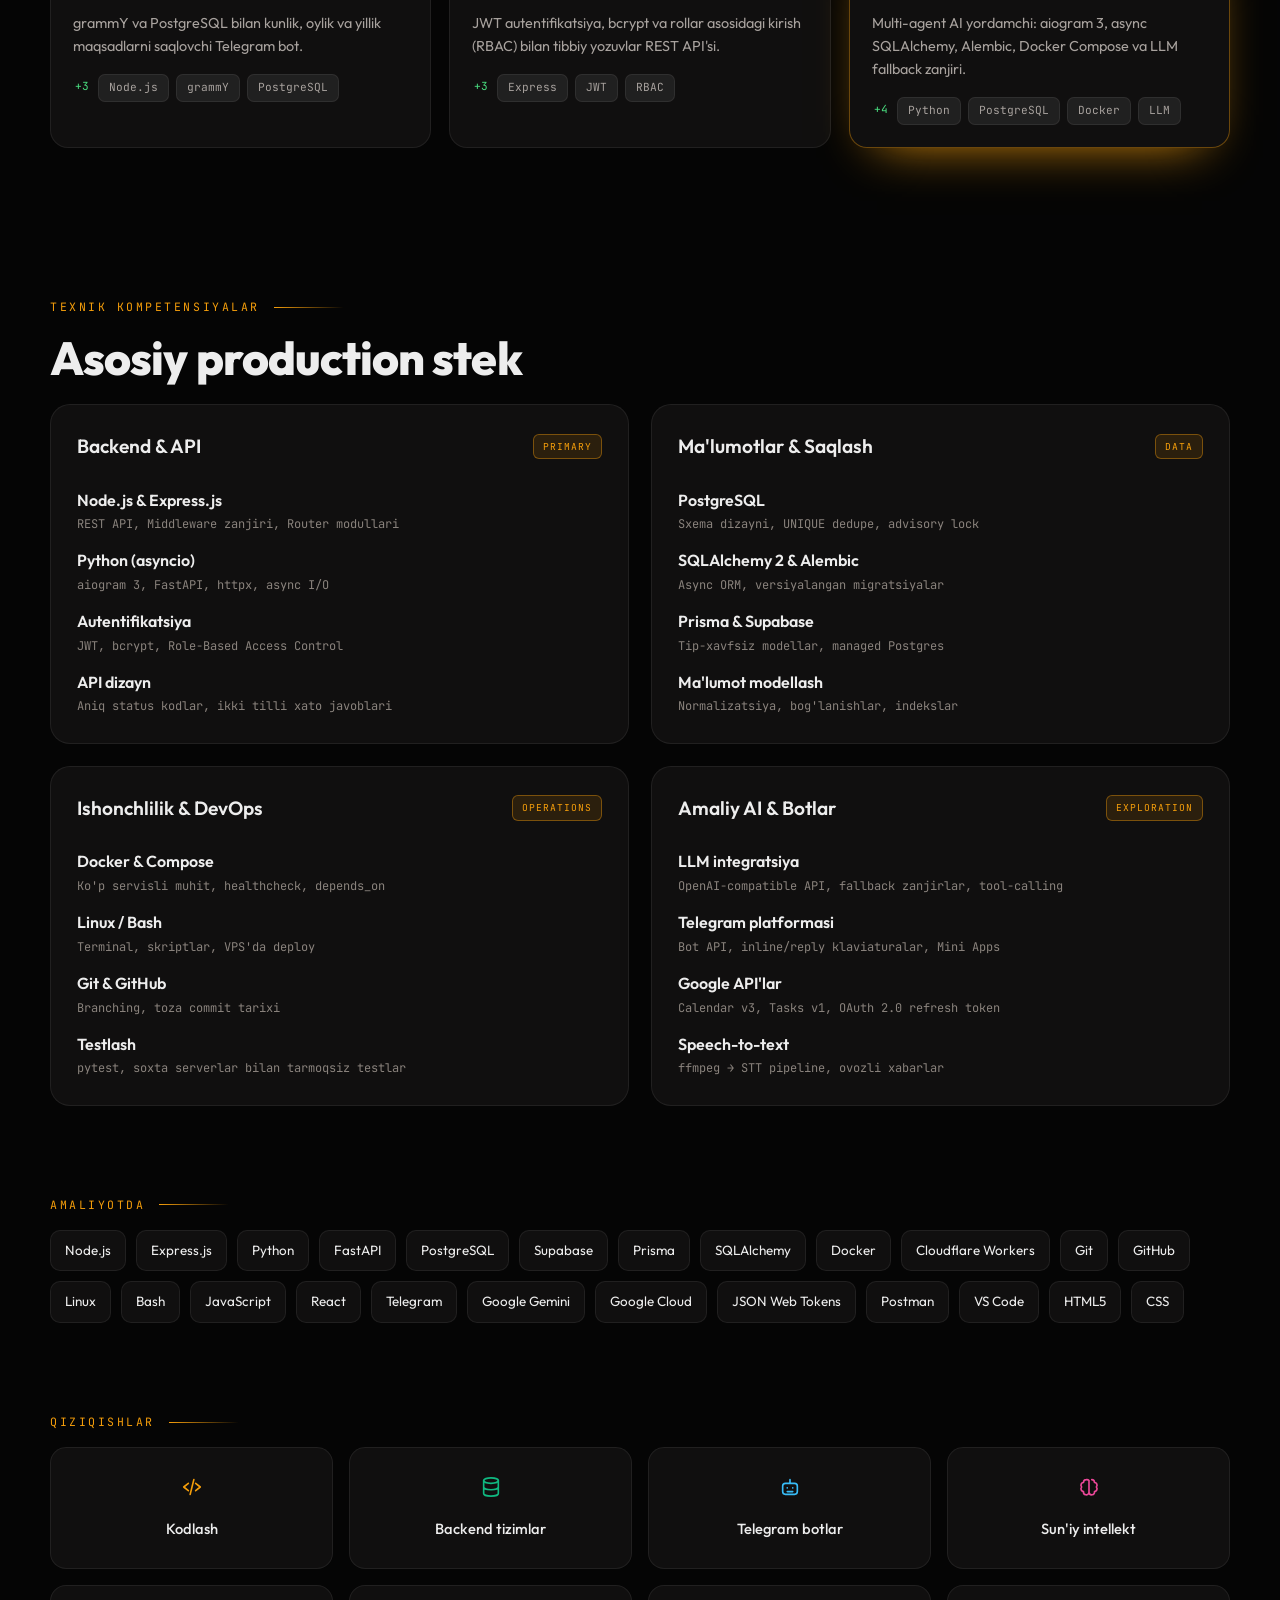
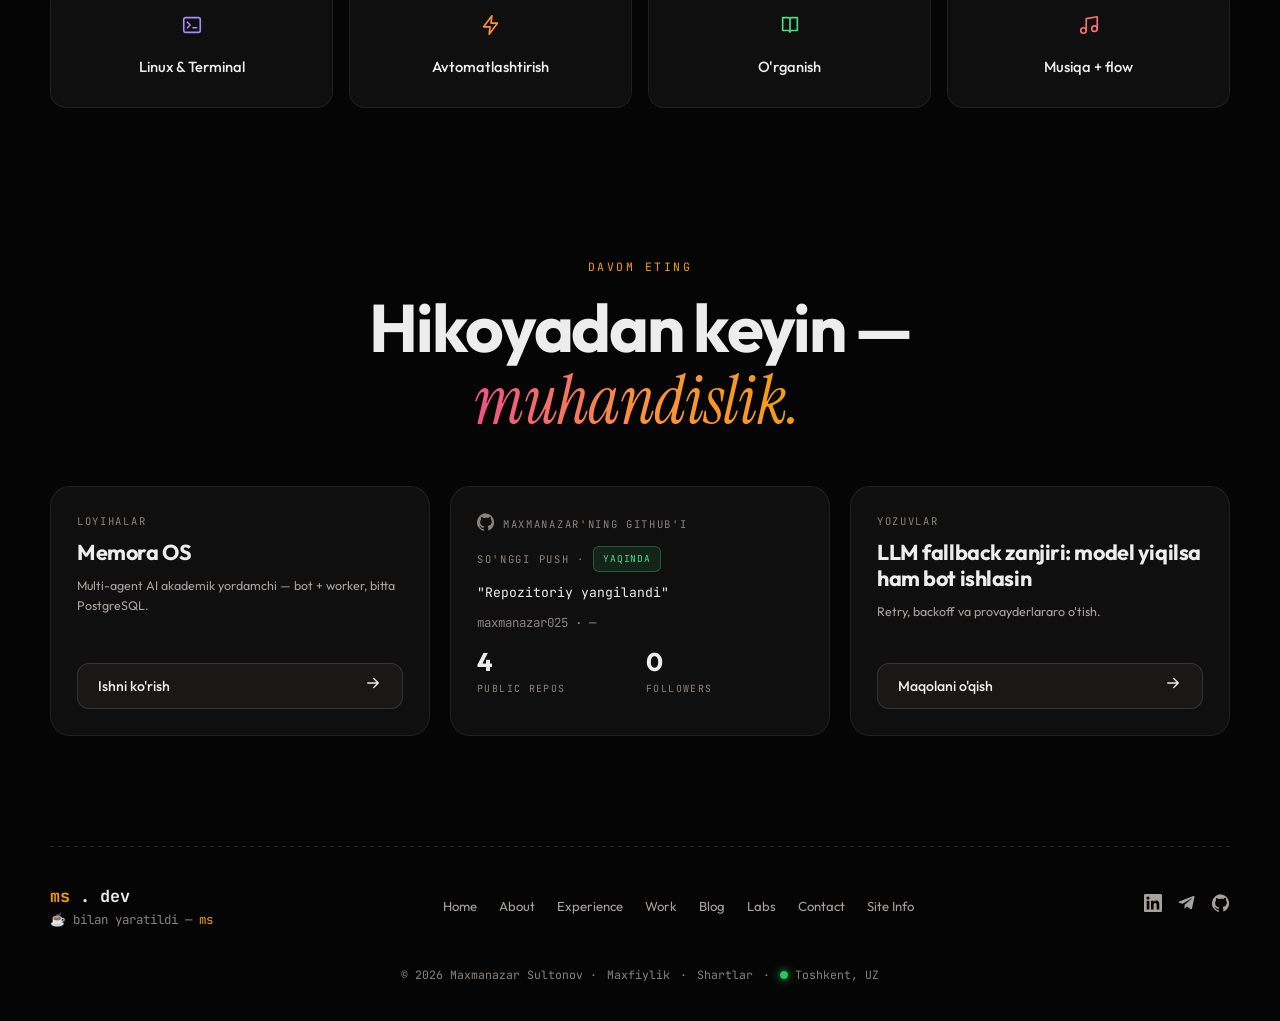
==== commit b5605e1a: "Mobil-first responsive dizayn, yangi rasm va xatolar tuzatildi - Telefon: pastki tab bar va bottom-s" ====
--- a/about/index.html
+++ b/about/index.html
@@ -2,14 +2,28 @@
 <html lang="uz" data-theme="dark">
 <head>
   <meta charset="UTF-8" />
-  <meta name="viewport" content="width=device-width, initial-scale=1.0" />
+  <meta name="viewport" content="width=device-width, initial-scale=1, viewport-fit=cover, interactive-widget=resizes-content" />
   <title>About | Maxmanazar Sultonov (MS)</title>
   <meta name="description" content="Maxmanazar Sultonov haqida: hikoya, release history, texnik kompetensiyalar va qiziqishlar." />
-  <meta property="og:image" content="https://avatars.githubusercontent.com/u/249048169?v=4" />
+  <link rel="canonical" href="https://maxmanazar025.github.io/about/" />
+  <meta property="og:type" content="website" />
+  <meta property="og:site_name" content="ms.dev — Maxmanazar Sultonov" />
+  <meta property="og:locale" content="uz_UZ" />
+  <meta property="og:url" content="https://maxmanazar025.github.io/about/" />
+  <meta property="og:title" content="About | Maxmanazar Sultonov (MS)" />
+  <meta property="og:description" content="Maxmanazar Sultonov haqida: hikoya, release history, texnik kompetensiyalar va qiziqishlar." />
+  <meta property="og:image" content="https://maxmanazar025.github.io/assets/img/og-card.jpg" />
+  <meta property="og:image:width" content="1200" /><meta property="og:image:height" content="630" />
+  <meta property="og:image:alt" content="Maxmanazar Sultonov — Backend Developer" />
+  <meta name="twitter:card" content="summary_large_image" />
+  <meta name="theme-color" content="#050505" />
+  <meta name="color-scheme" content="dark light" />
   <link rel="icon" href="../assets/img/favicon.svg" type="image/svg+xml" />
+  <link rel="apple-touch-icon" href="../assets/img/apple-touch-icon.png" />
+  <link rel="manifest" href="../manifest.webmanifest" />
   <link rel="preconnect" href="https://fonts.googleapis.com" /><link rel="preconnect" href="https://fonts.gstatic.com" crossorigin />
-  <link href="https://fonts.googleapis.com/css2?family=Outfit:wght@300;400;500;600;700;800&family=JetBrains+Mono:wght@400;500;700&family=Instrument+Serif:ital@1&display=swap" rel="stylesheet" />
-  <script>try{var t=localStorage.getItem("theme");if(t)document.documentElement.dataset.theme=t;var a=localStorage.getItem("accentHex");if(a){a=a.split(",");document.documentElement.style.setProperty("--accent",a[0]);document.documentElement.style.setProperty("--accent-2",a[1]);document.documentElement.dataset.accent="1"}}catch(e){}</script>
+  <link href="https://fonts.googleapis.com/css2?family=Outfit:wght@400;500;600;700;800&family=JetBrains+Mono:wght@400;500;700&family=Instrument+Serif:ital@1&display=swap" rel="stylesheet" />
+  <script>(function(){var d=document.documentElement;d.classList.add("js");try{var t=localStorage.getItem("theme");if(t)d.dataset.theme=t;var a=(localStorage.getItem("accentHex")||"").split(",");if(a.length===4){["--acc-d","--acc2-d","--acc-l","--acc2-l"].forEach(function(k,i){d.style.setProperty(k,a[i])});d.dataset.accent="1"}}catch(e){}if(d.dataset.theme==="light"){var m=document.querySelector('meta[name="theme-color"]');if(m)m.content="#faf8f5"}})();</script>
   <link rel="stylesheet" href="../assets/css/main.css" />
 </head>
 <body data-page="about">
@@ -26,14 +40,18 @@
         <p>Asosiy yo'nalishim — <strong>Node.js / Express</strong> va <strong>Python</strong> orqali REST API'lar, <strong>PostgreSQL</strong> sxema dizayni, <strong>JWT</strong> autentifikatsiya va rollar asosidagi kirish nazorati. Telegram botlar va Mini App'lar yaratishni alohida yaxshi ko'raman: aiogram, grammY, Prisma, Supabase va Docker bilan.</p>
         <p>Bugun fokusim — AI'ni amaliy vositaga aylantirish. <strong>Memora OS</strong> shunday loyiha: ikki jarayonli (bot + worker) arxitektura, bitta PostgreSQL, provayderlar o'rtasida avtomatik o'tadigan LLM zanjiri va Google Calendar / Tasks integratsiyasi. Maqsadim oddiy: <span class="accent">jim ishlaydigan, oson kengayadigan va production haqiqatiga bardosh beradigan</span> dasturlar yaratish.</p>
       </div>
-      <div class="polaroid-wrap reveal">
-        <div class="polaroid p-back"></div><div class="polaroid p-mid"></div>
+      <div class="polaroid-wrap reveal" tabindex="0" role="button" aria-pressed="false" aria-label="Rasmlarni yoyish">
+        <div class="polaroid p-back" aria-hidden="true"><span class="p-note">ms.dev<br />2026</span></div>
+        <figure class="polaroid p-mid">
+          <img src="https://avatars.githubusercontent.com/u/249048169?v=4" alt="Maxmanazar Sultonov — GitHub avatari" loading="lazy" width="460" height="460" />
+          <figcaption>github.com</figcaption>
+        </figure>
         <figure class="polaroid p-front">
-          <img src="https://avatars.githubusercontent.com/u/249048169?v=4" alt="Maxmanazar Sultonov" />
-          <figcaption>@maxmanazar025</figcaption>
+          <img src="../assets/img/me-pdp.jpg" alt="Maxmanazar Sultonov PDP University binosi oldida" width="720" height="863" fetchpriority="high" />
+          <figcaption>@PDP University</figcaption>
         </figure>
         <span class="ptag t1">REST API</span><span class="ptag t2">Telegram Bots</span>
-        <p class="hint">Rasm ustiga olib boring</p>
+        <p class="hint"><span class="hint-hover">Rasm ustiga olib boring</span><span class="hint-touch">Rasmga bosing</span></p>
       </div>
     </div>
 
@@ -157,8 +175,12 @@
 <script>
   (() => {
     const start = new Date("2025-12-11T06:13:58Z"), el = document.getElementById("gh-age");
-    const tick = () => el.textContent = ((Date.now() - start) / 864e5).toFixed(6) + " kun";
-    tick(); setInterval(tick, 80);
+    const tick = () => { if (!document.hidden) el.textContent = ((Date.now() - start) / 864e5).toFixed(4) + " kun"; };
+    tick(); setInterval(tick, 1000);
+    const pw = document.querySelector(".polaroid-wrap");
+    const fan = () => { const o = pw.classList.toggle("fan"); pw.setAttribute("aria-pressed", o); };
+    pw.addEventListener("click", fan);
+    pw.addEventListener("keydown", e => { if (e.key === "Enter" || e.key === " ") { e.preventDefault(); fan(); } });
     const T = [["Node.js","nodedotjs"],["Express.js","express"],["Python","python"],["FastAPI","fastapi"],["PostgreSQL","postgresql"],["Supabase","supabase"],["Prisma","prisma"],["SQLAlchemy","sqlalchemy"],["Docker","docker"],["Cloudflare Workers","cloudflareworkers"],["Git","git"],["GitHub","github"],["Linux","linux"],["Bash","gnubash"],["JavaScript","javascript"],["React","react"],["Telegram","telegram"],["Google Gemini","googlegemini"],["Google Cloud","googlecloud"],["JSON Web Tokens","jsonwebtokens"],["Postman","postman"],["VS Code","vscodium"],["HTML5","html5"],["CSS","css"]];
     document.getElementById("tech-cloud").innerHTML = T.map(([n, s]) => `<span><img src="https://cdn.simpleicons.org/${s}/a8a29e" alt="" loading="lazy" onerror="this.remove()" />${n}</span>`).join("");
   })();
--- a/assets/css/main.css
+++ b/assets/css/main.css
@@ -2,8 +2,10 @@
    ms.dev — Maxmanazar Sultonov portfolio
    ========================================================= */
 :root {
-  --accent: #f59e0b;
-  --accent-2: #fb923c;
+  /* accent: dark-theme value (-d) and a darker, AA-contrast value for light theme (-l) */
+  --acc-d: #f59e0b; --acc2-d: #fb923c; --acc-l: #b45309; --acc2-l: #c2410c;
+  --accent: var(--acc-d);
+  --accent-2: var(--acc2-d);
   --pink: #f0508a;
   --bg: #050505;
   --bg-2: #0b0a09;
@@ -14,7 +16,7 @@
   --border-2: rgba(255, 255, 255, 0.13);
   --text: #ededed;
   --text-2: #a8a29e;
-  --muted: #6b6560;
+  --muted: #8a837d;
   --green: #4ade80;
   --blue: #60a5fa;
   --nav-bg: rgba(16, 15, 14, 0.74);
@@ -26,9 +28,15 @@
   --mono: "JetBrains Mono", ui-monospace, monospace;
   --serif: "Instrument Serif", Georgia, serif;
   --r: 18px;
+  --gutter: 32px;
+  --top-h: 72px;
+  --safe-b: env(safe-area-inset-bottom, 0px);
   --ease: cubic-bezier(.2, .8, .2, 1);
 }
 [data-theme="light"] {
+  --accent: var(--acc-l);
+  --accent-2: var(--acc2-l);
+  --pink: #db2777;
   --bg: #faf8f5;
   --bg-2: #f2eee8;
   --card: rgba(255, 255, 255, 0.82);
@@ -38,18 +46,19 @@
   --border-2: rgba(0, 0, 0, 0.15);
   --text: #1a1714;
   --text-2: #57514b;
-  --muted: #8f8780;
-  --green: #16a34a;
+  --muted: #6f6862;
+  --green: #15803d;
   --blue: #2563eb;
   --nav-bg: rgba(255, 255, 255, 0.78);
   --shadow: 0 20px 50px -26px rgba(60, 40, 20, 0.35);
 }
 
 *, *::before, *::after { box-sizing: border-box; margin: 0; padding: 0; }
-html { scroll-behavior: smooth; scroll-padding-top: 100px; }
+html { scroll-behavior: smooth; scroll-padding-top: 100px; overflow-x: clip; -webkit-text-size-adjust: 100%; -webkit-tap-highlight-color: transparent; }
+html.locked, html.locked body { overflow: hidden; }
 body {
   font-family: var(--font); background: var(--bg); color: var(--text); line-height: 1.6;
-  overflow-x: hidden; -webkit-font-smoothing: antialiased; min-height: 100vh;
+  overflow-x: clip; -webkit-font-smoothing: antialiased; min-height: 100vh; min-height: 100dvh;
   display: flex; flex-direction: column; transition: background .4s, color .4s;
 }
 main { flex: 1; }
@@ -66,11 +75,14 @@
 .accent { color: var(--accent); }
 .small { font-size: .78rem; }
 strong { color: var(--text); font-weight: 600; }
+p, li, h1, h2, h3, h4, dd, figcaption { overflow-wrap: break-word; }
+.hint-touch { display: none; }
+.touch .hint-touch { display: inline; } .touch .hint-hover { display: none; }
 .skip { position: absolute; left: -999px; top: 8px; z-index: 999; background: var(--accent); color: #000; padding: 8px 14px; border-radius: 8px; }
 .skip:focus { left: 8px; }
 
-.container { width: min(1180px, 92%); margin: 0 auto; position: relative; }
-.narrow { width: min(820px, 92%); margin: 0 auto; }
+.container { width: min(1180px, calc(100% - 2 * var(--gutter))); margin: 0 auto; position: relative; }
+.narrow { width: min(820px, calc(100% - 2 * var(--gutter))); margin: 0 auto; }
 .section { padding: 110px 0 40px; position: relative; }
 .page { padding-top: 120px; }
 
@@ -83,12 +95,17 @@
   background-size: 22px 22px;
   -webkit-mask-image: radial-gradient(ellipse 70% 55% at 15% 0%, #000 10%, transparent 70%);
   mask-image: radial-gradient(ellipse 70% 55% at 15% 0%, #000 10%, transparent 70%); }
-.scroll-progress { position: fixed; top: 0; left: 0; height: 2px; width: 0; z-index: 120; background: linear-gradient(90deg, var(--accent), var(--pink)); }
+.scroll-progress { position: fixed; top: 0; left: 0; height: 2px; width: 100%; transform: scaleX(0); transform-origin: 0 50%; z-index: 120; background: linear-gradient(90deg, var(--accent), var(--pink)); }
 
 /* ---------- header / nav ---------- */
-.logo { position: fixed; top: 22px; left: 28px; z-index: 80; font-family: var(--mono); font-weight: 800; font-size: 1.35rem; letter-spacing: -1px; font-style: italic; }
+.topbar { position: fixed; top: 0; left: 0; right: 0; z-index: 80; height: var(--top-h); display: flex; align-items: center; justify-content: space-between; gap: 12px;
+  padding: 0 max(28px, env(safe-area-inset-right)) 0 max(28px, env(safe-area-inset-left)); transition: transform .35s var(--ease); }
+.topbar::before { content: ""; position: absolute; inset: 0; z-index: -1; opacity: 0; transition: opacity .3s; pointer-events: none;
+  background: linear-gradient(to bottom, color-mix(in srgb, var(--bg) 90%, transparent), transparent); }
+.scrolled .topbar::before { opacity: 1; }
+.logo { font-family: var(--mono); font-weight: 800; font-size: 1.35rem; letter-spacing: -1px; font-style: italic; min-width: 44px; min-height: 44px; display: inline-flex; align-items: center; }
 .logo span { color: var(--accent); }
-.nav { position: fixed; top: 16px; left: 50%; transform: translateX(-50%); z-index: 80; }
+.nav { position: absolute; top: 16px; left: 50%; transform: translateX(-50%); }
 .nav-pill { display: flex; align-items: center; gap: 2px; padding: 5px; background: var(--nav-bg); border: 1px solid var(--border); border-radius: 999px;
   backdrop-filter: blur(16px) saturate(1.4); -webkit-backdrop-filter: blur(16px) saturate(1.4); box-shadow: var(--shadow); }
 .nav-link { display: inline-flex; align-items: center; gap: 4px; font-size: .86rem; font-weight: 500; padding: 7px 15px; border-radius: 999px; color: var(--text-2); transition: color .2s, background .25s; white-space: nowrap; }
@@ -97,16 +114,17 @@
 .nav-link .chev { width: 13px; height: 13px; transition: transform .25s; }
 .more.open .chev { transform: rotate(180deg); }
 .nav-sep { width: 1px; height: 20px; background: var(--border-2); margin: 0 6px; }
-.icon-btn { width: 34px; height: 34px; border-radius: 50%; display: grid; place-items: center; color: var(--text-2); transition: background .2s, color .2s; }
+.icon-btn { width: 36px; height: 36px; border-radius: 50%; display: grid; place-items: center; color: var(--text-2); transition: background .2s, color .2s, border-color .2s, transform .2s; }
 .icon-btn:hover { background: var(--border); color: var(--text); }
 .nav-cta { font-size: .86rem; font-weight: 500; padding: 7px 16px; border-radius: 999px; margin-left: 4px; background: var(--border-2); transition: background .2s, color .2s; }
 .nav-cta:hover, .nav-cta.active { background: var(--accent); color: #000; }
+[data-theme="light"] .nav-cta:hover, [data-theme="light"] .nav-cta.active, [data-theme="light"] .btn-solid, [data-theme="light"] .tbtn.primary, [data-theme="light"] .branch, [data-theme="light"] .skip { color: #fff; }
 .i-sun { display: none; } [data-theme="light"] .i-sun { display: block; } [data-theme="light"] .i-moon { display: none; }
 .more { position: relative; }
 .more-menu { position: absolute; top: calc(100% + 14px); left: 50%; transform: translate(-50%, -6px); width: 360px; padding: 8px; display: grid; grid-template-columns: 1fr 1fr; gap: 6px;
   background: var(--nav-bg); border: 1px solid var(--border-2); border-radius: 18px; backdrop-filter: blur(18px); -webkit-backdrop-filter: blur(18px); box-shadow: var(--shadow);
-  opacity: 0; pointer-events: none; transition: opacity .2s, transform .25s var(--ease); }
-.more.open .more-menu { opacity: 1; pointer-events: auto; transform: translate(-50%, 0); }
+  opacity: 0; visibility: hidden; transition: opacity .2s, transform .25s var(--ease), visibility .25s; }
+.more.open .more-menu { opacity: 1; visibility: visible; transform: translate(-50%, 0); }
 .more-menu a { position: relative; overflow: hidden; border-radius: 12px; padding: 14px; background: var(--card-hi); border: 1px solid var(--border); transition: border-color .2s, transform .2s; }
 .more-menu a:hover { border-color: var(--line); transform: translateY(-2px); }
 .more-menu a.big { min-height: 108px; display: flex; flex-direction: column; justify-content: flex-end; }
@@ -115,13 +133,53 @@
 .more-menu small { color: var(--muted); font-size: .74rem; }
 .more-menu a.sm { display: flex; align-items: center; gap: 10px; }
 .more-menu a.sm .i { width: 30px; height: 30px; padding: 6px; border-radius: 8px; border: 1px solid var(--border-2); }
-.burger { display: none; }
-.cmd-btn { position: fixed; top: 18px; right: 26px; z-index: 80; width: 40px; height: 40px; border-radius: 50%; display: grid; place-items: center;
-  background: var(--nav-bg); border: 1px solid var(--border); backdrop-filter: blur(12px); transition: border-color .2s, transform .2s; }
-.cmd-btn:hover { border-color: var(--accent); transform: rotate(-8deg); }
+.top-actions { display: flex; gap: 8px; align-items: center; margin-left: auto; }
+.top-btn { width: 42px; height: 42px; background: var(--nav-bg); border: 1px solid var(--border); backdrop-filter: blur(12px); -webkit-backdrop-filter: blur(12px); color: var(--text); }
+.top-btn:hover { border-color: var(--accent); background: var(--nav-bg); }
+.cmd-btn:hover { transform: rotate(-8deg); }
+.top-actions .theme-toggle, .burger { display: none; }
+.burger-lines { width: 18px; height: 10px; position: relative; display: block; }
+.burger-lines i { position: absolute; left: 0; right: 0; height: 2px; border-radius: 2px; background: currentColor; transition: transform .3s var(--ease), top .3s var(--ease); }
+.burger-lines i:first-child { top: 0; } .burger-lines i:last-child { top: 8px; }
+.sheet-open .burger-lines i:first-child { top: 4px; transform: rotate(45deg); } .sheet-open .burger-lines i:last-child { top: 4px; transform: rotate(-45deg); }
+
+/* bottom tab bar (phones only, see responsive section) */
+.tabbar { display: none; }
+.tab { display: flex; flex-direction: column; align-items: center; justify-content: center; gap: 3px; font-size: .64rem; font-weight: 500; color: var(--text-2); border-radius: 14px; position: relative; transition: color .2s, background .2s; min-height: 48px; }
+.tab .i { width: 20px; height: 20px; transition: transform .25s var(--ease); }
+.tab.active { color: var(--accent); }
+.tab.active::before { content: ""; position: absolute; top: 3px; width: 4px; height: 4px; border-radius: 50%; background: var(--accent); box-shadow: 0 0 8px var(--accent); }
+.tab:active { background: var(--border); }
+.sheet-open .tab-menu { color: var(--accent); }
+
+/* menu sheet: side drawer on tablets, bottom sheet on phones */
+.sheet { position: fixed; inset: 0; z-index: 250; background: rgba(0,0,0,.5); backdrop-filter: blur(6px); -webkit-backdrop-filter: blur(6px); opacity: 0; transition: opacity .28s; }
+.sheet.open { opacity: 1; }
+.sheet[hidden] { display: none; }
+.sheet-panel { position: absolute; top: 0; right: 0; bottom: 0; width: min(420px, 100%); background: var(--card-solid); border-left: 1px solid var(--border-2); box-shadow: var(--shadow);
+  display: flex; flex-direction: column; gap: 16px; padding: 18px 18px calc(18px + var(--safe-b)); overflow-y: auto; overscroll-behavior: contain;
+  transform: translateX(100%); transition: transform .32s var(--ease); }
+.sheet.open .sheet-panel { transform: none; }
+.sheet-head { display: flex; justify-content: space-between; align-items: center; }
+.sheet-links { display: grid; grid-template-columns: minmax(0, 1fr); gap: 4px; }
+.sheet-link { display: flex; align-items: center; gap: 14px; padding: 9px 12px; border-radius: 14px; border: 1px solid transparent; transition: background .2s, border-color .2s; }
+.sheet-link:hover, .sheet-link:focus-visible { background: var(--card-hi); }
+.sheet-link.active { background: var(--soft); border-color: var(--line); }
+.sheet-link > span:nth-child(2) { flex: 1; min-width: 0; }
+.sheet-link b { display: block; font-size: 1rem; font-weight: 600; }
+.sheet-link small { display: block; color: var(--muted); font-size: .74rem; white-space: nowrap; overflow: hidden; text-overflow: ellipsis; }
+.sheet-link .go { opacity: .35; width: 16px; height: 16px; }
+.sheet-ic { width: 40px; height: 40px; flex: none; border-radius: 12px; display: grid; place-items: center; color: var(--c); background: color-mix(in srgb, var(--c) 16%, transparent); border: 1px solid color-mix(in srgb, var(--c) 30%, transparent); }
+.sheet.open .sheet-link { animation: rise .45s calc(var(--i) * 30ms) var(--ease) both; }
+.sheet-tools { display: grid; grid-template-columns: repeat(4, 1fr); gap: 8px; }
+.sheet-tool { display: flex; flex-direction: column; align-items: center; gap: 6px; padding: 12px 4px; border-radius: 14px; background: var(--card-hi); border: 1px solid var(--border); font-size: .72rem; color: var(--text-2); transition: transform .15s; }
+.sheet-tool .i { color: var(--accent); width: 20px; height: 20px; }
+.sheet-tool:active { transform: scale(.95); }
+.sheet-soc { display: flex; justify-content: center; gap: 12px; padding-top: 4px; }
+.sheet-soc a { width: 46px; height: 46px; border-radius: 50%; display: grid; place-items: center; border: 1px solid var(--border-2); color: var(--accent); }
 
 /* ---------- floating ---------- */
-.floaters { position: fixed; right: 26px; bottom: 26px; z-index: 70; display: grid; gap: 10px; }
+.floaters { position: fixed; right: max(26px, env(safe-area-inset-right)); bottom: calc(26px + var(--safe-b)); z-index: 70; display: grid; gap: 10px; }
 .fab { width: 42px; height: 42px; border-radius: 50%; display: grid; place-items: center; background: var(--nav-bg); border: 1px solid var(--border-2); color: var(--accent); backdrop-filter: blur(10px); transition: all .3s var(--ease); }
 .fab:hover { border-color: var(--accent); box-shadow: 0 0 20px -6px var(--accent); }
 .to-top { opacity: 0; pointer-events: none; transform: translateY(10px); }
@@ -180,7 +238,7 @@
 .chips .plus { color: var(--green); padding: 4px 2px; }
 
 /* ---------- HOME ---------- */
-.hero { min-height: 100vh; display: flex; flex-direction: column; align-items: center; justify-content: center; text-align: center; padding: 120px 6% 70px; }
+.hero { min-height: 100vh; min-height: 100svh; display: flex; flex-direction: column; align-items: center; justify-content: center; text-align: center; padding: 120px 6% 70px; }
 .hero-status { font-family: var(--mono); font-size: .76rem; letter-spacing: .08em; color: var(--blue); margin-bottom: 12px; min-height: 1.2em; }
 .caret { animation: blink 1s steps(1) infinite; color: var(--accent); } @keyframes blink { 50% { opacity: 0; } }
 .hero-name { font-size: clamp(2.4rem, 12vw, 6.6rem); font-weight: 700; letter-spacing: -.045em; line-height: 1; background: linear-gradient(180deg, var(--text) 30%, var(--text-2)); -webkit-background-clip: text; background-clip: text; color: transparent; animation: rise .9s var(--ease) both; }
@@ -207,8 +265,10 @@
 .p-front { padding: 14px 14px 48px; transform: rotate(-2deg); }
 .p-front img { width: 100%; height: 100%; object-fit: cover; filter: grayscale(1) contrast(1.05); transition: filter .5s; }
 .p-front figcaption { position: absolute; bottom: 15px; left: 0; right: 0; text-align: center; color: #3a3530; font-size: .8rem; font-family: var(--mono); }
-.polaroid-wrap:hover .p-front { transform: rotate(0) scale(1.03); } .polaroid-wrap:hover .p-front img { filter: none; }
-.polaroid-wrap:hover .p-back { transform: rotate(-16deg) translate(-62px, 14px); } .polaroid-wrap:hover .p-mid { transform: rotate(13deg) translate(60px, 10px); }
+@media (hover: hover) {
+  .polaroid-wrap:hover .p-front { transform: rotate(0) scale(1.03); } .polaroid-wrap:hover .p-front img { filter: none; }
+  .polaroid-wrap:hover .p-back { transform: rotate(-16deg) translate(-62px, 14px); } .polaroid-wrap:hover .p-mid { transform: rotate(13deg) translate(60px, 10px); }
+}
 .ptag { position: absolute; z-index: 3; font-family: var(--mono); font-size: .7rem; padding: 5px 10px; border-radius: 6px; background: var(--card-solid); border: 1px solid var(--border-2); color: var(--accent); }
 .ptag.t1 { top: 34px; right: 4%; transform: rotate(5deg); } .ptag.t2 { bottom: 58px; left: 2%; transform: rotate(-5deg); }
 .hint { position: absolute; bottom: -6px; right: 10%; font-family: var(--mono); font-size: .7rem; color: var(--muted); }
@@ -575,57 +635,273 @@
 .toast { position: fixed; left: 50%; bottom: 30px; transform: translate(-50%, 20px); z-index: 400; padding: 10px 18px; border-radius: 10px; font-family: var(--mono); font-size: .8rem; background: var(--card-solid); border: 1px solid var(--accent); opacity: 0; pointer-events: none; transition: all .3s; }
 .toast.show { opacity: 1; transform: translate(-50%, 0); }
 
-/* reveal */
-.reveal { opacity: 0; transform: translateY(30px); transition: opacity .8s var(--ease), transform .8s var(--ease); }
-.reveal.in { opacity: 1; transform: none; }
+/* reveal (hidden only when JS runs, so content never disappears without JS) */
+.js .reveal { opacity: 0; transform: translateY(30px); transition: opacity .8s var(--ease), transform .8s var(--ease); }
+.js .reveal.in { opacity: 1; transform: none; }
 
 /* 404 */
 .nf { min-height: 80vh; display: grid; place-items: center; text-align: center; }
 .nf b { font-size: clamp(6rem, 20vw, 12rem); font-weight: 800; letter-spacing: -.05em; line-height: 1; display: block; }
 
-/* ---------- RESPONSIVE ---------- */
-@media (max-width: 1000px) {
+/* ---------- HOME: sections under the hero ---------- */
+.hero-cta { display: flex; gap: 12px; justify-content: center; flex-wrap: wrap; margin-top: 30px; animation: rise .9s .22s var(--ease) both; }
+.hero-cta .btn { padding: 13px 24px; font-size: .92rem; }
+.scroll-cue { margin-top: 18px; font-family: var(--mono); font-size: .66rem; letter-spacing: .2em; color: var(--muted); display: flex; flex-direction: column; align-items: center; gap: 8px; animation: rise .9s .6s var(--ease) both; }
+.scroll-cue i { width: 1px; height: 34px; background: linear-gradient(var(--accent), transparent); animation: cue 2s ease-in-out infinite; transform-origin: top; }
+@keyframes cue { 0% { transform: scaleY(0); } 50% { transform: scaleY(1); } 100% { transform: scaleY(1); opacity: 0; } }
+.home-sec { padding: 90px 0 0; }
+.sec-head { display: flex; justify-content: space-between; align-items: flex-end; gap: 16px; margin-bottom: 30px; flex-wrap: wrap; }
+.sec-head .h-lg { margin: 0; }
+.link-more { font-family: var(--mono); font-size: .8rem; color: var(--accent); display: inline-flex; align-items: center; gap: 6px; min-height: 44px; }
+.link-more:hover .i { transform: translateX(3px); } .link-more .i { transition: transform .2s; width: 16px; height: 16px; }
+.home-stats { display: grid; grid-template-columns: repeat(4, 1fr); border: 1px solid var(--border); border-radius: 20px; background: var(--card); overflow: hidden; }
+.home-stats > div { padding: 24px 22px; border-right: 1px solid var(--border); }
+.home-stats > div:last-child { border-right: 0; }
+.home-stats b { display: block; font-size: clamp(1.9rem, 4vw, 2.6rem); font-weight: 800; letter-spacing: -.03em; line-height: 1; }
+.home-stats span { display: block; margin-top: 8px; font-family: var(--mono); font-size: .64rem; letter-spacing: .14em; color: var(--accent); text-transform: uppercase; }
+.home-stats small { color: var(--muted); font-size: .8rem; }
+.proj-grid { display: grid; grid-template-columns: repeat(3, 1fr); gap: 20px; }
+.proj-card { display: flex; flex-direction: column; gap: 12px; min-height: 280px; }
+.proj-card .p-ic { width: 52px; height: 52px; border-radius: 14px; display: grid; place-items: center; background: var(--soft); border: 1px solid var(--line); color: var(--accent); }
+.proj-card .p-ic .i { width: 24px; height: 24px; }
+.proj-card h3 { font-size: 1.35rem; font-weight: 700; letter-spacing: -.02em; }
+.proj-card p { color: var(--text-2); font-size: .9rem; }
+.proj-card .chips { margin-top: auto; }
+.proj-card .go { position: absolute; top: 22px; right: 22px; width: 38px; height: 38px; border-radius: 50%; display: grid; place-items: center; border: 1px solid var(--border-2); transition: transform .3s var(--ease), border-color .3s, color .3s; }
+.proj-card:hover .go { transform: rotate(45deg); border-color: var(--accent); color: var(--accent); }
+.me-card { display: grid; grid-template-columns: 300px 1fr; gap: 40px; align-items: center; padding: 30px; }
+.me-photo { position: relative; aspect-ratio: 4 / 5; border-radius: 18px; overflow: hidden; border: 1px solid var(--border-2); background: var(--card-hi); }
+.me-photo img { width: 100%; height: 100%; object-fit: cover; object-position: 60% 40%; transition: transform .8s var(--ease); }
+.me-card:hover .me-photo img { transform: scale(1.04); }
+.me-photo figcaption { position: absolute; left: 12px; bottom: 12px; font-family: var(--mono); font-size: .68rem; padding: 5px 10px; border-radius: 8px; background: rgba(0,0,0,.6); color: #fff; backdrop-filter: blur(6px); }
+.me-card h2 { font-size: clamp(1.6rem, 3.4vw, 2.4rem); font-weight: 800; letter-spacing: -.03em; line-height: 1.1; margin: 10px 0 14px; }
+.me-card p { color: var(--text-2); margin-bottom: 14px; }
+.me-card .row { display: flex; gap: 10px; flex-wrap: wrap; margin-top: 20px; }
+.post-list { display: grid; border-top: 1px solid var(--border); }
+.post-row { display: grid; grid-template-columns: 140px 1fr auto; gap: 24px; align-items: center; padding: 22px 6px; border-bottom: 1px solid var(--border); transition: background .25s, padding .25s var(--ease); border-radius: 4px; }
+.post-row:hover { background: var(--card); padding-left: 16px; }
+.post-row .post-tag { white-space: nowrap; }
+.post-row h3 { font-size: 1.15rem; font-weight: 600; line-height: 1.3; }
+.post-row p { color: var(--muted); font-size: .84rem; margin-top: 4px; }
+.post-row .i { color: var(--accent); }
+.cta-band { text-align: center; padding: 60px 26px; position: relative; overflow: hidden; }
+.cta-band::before { content: ""; position: absolute; inset: -40% 20% auto; height: 300px; background: radial-gradient(closest-side, var(--glow), transparent); pointer-events: none; }
+.cta-band .h-xl { position: relative; }
+
+/* pointer spotlight on cards (mouse devices only) */
+@media (hover: hover) {
+  .card::after { content: ""; position: absolute; inset: 0; border-radius: inherit; pointer-events: none; opacity: 0; transition: opacity .35s;
+    background: radial-gradient(420px circle at var(--mx, 50%) var(--my, 50%), color-mix(in srgb, var(--accent) 9%, transparent), transparent 45%); }
+  .card:hover::after { opacity: 1; }
+}
+
+/* polaroid stack: hover on desktop, tap (.fan) everywhere */
+.polaroid-wrap { cursor: pointer; outline-offset: 8px; border-radius: 12px; }
+.polaroid figure, figure.polaroid { margin: 0; }
+.p-mid { padding: 14px 14px 48px; }
+.p-mid img { width: 100%; height: 100%; object-fit: cover; filter: saturate(.9); }
+.p-mid figcaption, .p-front figcaption { position: absolute; bottom: 15px; left: 0; right: 0; text-align: center; color: #3a3530; font-size: .78rem; font-family: var(--mono); }
+.p-front img { object-position: 58% 45%; }
+.p-note { position: absolute; left: 18px; bottom: 16px; font-family: var(--serif); font-style: italic; font-size: 1.1rem; color: #8c8378; line-height: 1.1; }
+.polaroid-wrap.fan .p-front { transform: rotate(0) scale(1.03); } .polaroid-wrap.fan .p-front img { filter: none; }
+.polaroid-wrap.fan .p-back { transform: rotate(-16deg) translate(-62px, 14px); } .polaroid-wrap.fan .p-mid { transform: rotate(13deg) translate(60px, 10px); }
+.touch .p-front img { filter: none; }
+
+/* misc fixes */
+.article a { overflow-wrap: anywhere; }
+.copyline span { min-width: 0; overflow-wrap: anywhere; }
+.coord span { min-width: 0; }
+.cmdk-box:focus { outline: none; }
+.grab { display: none; }
+.shell-chips { display: flex; gap: 6px; padding: 8px 12px; overflow-x: auto; border-top: 1px solid #1a1a1a; scrollbar-width: none; }
+.shell-chips::-webkit-scrollbar { display: none; }
+.shell-chips button { flex: none; font-family: var(--mono); font-size: .72rem; color: #bbb; padding: 6px 11px; border-radius: 8px; border: 1px solid #2a2a2a; background: #141414; }
+.shell-chips button:hover, .shell-chips button:active { border-color: var(--accent); color: var(--accent); }
+.filter[aria-pressed="true"] { border-color: var(--accent); color: var(--text); background: var(--soft); }
+.footer { padding-bottom: calc(36px + var(--safe-b)); }
+
+/* page transitions between pages (Chromium; ignored elsewhere) */
+@media (prefers-reduced-motion: no-preference) {
+  @view-transition { navigation: auto; }
+  ::view-transition-old(root) { animation: vt-out .22s ease both; }
+  ::view-transition-new(root) { animation: vt-in .32s var(--ease) both; }
+  @keyframes vt-out { to { opacity: 0; transform: translateY(-8px); } }
+  @keyframes vt-in { from { opacity: 0; transform: translateY(10px); } }
+}
+
+/* =========================================================
+   RESPONSIVE
+   ≥1440 wide · 1024–1439 laptop · 768–1023 tablet
+   431–767 large phone · 361–430 phone · ≤360 small phone
+   ========================================================= */
+@media (min-width: 1440px) {
+  .container { width: min(1260px, calc(100% - 2 * var(--gutter))); }
+  .hero-name { font-size: clamp(6rem, 8vw, 8rem); }
+}
+
+/* tablet + phones: header becomes compact bar, menu moves to the sheet */
+@media (max-width: 1023px) {
+  :root { --gutter: 24px; --top-h: 64px; }
+  .topbar { padding: 0 max(20px, env(safe-area-inset-right)) 0 max(20px, env(safe-area-inset-left)); }
+  .topbar::before { background: color-mix(in srgb, var(--bg) 78%, transparent); backdrop-filter: blur(14px) saturate(1.3); -webkit-backdrop-filter: blur(14px) saturate(1.3); border-bottom: 1px solid var(--border); }
+  .hide-top .topbar { transform: translateY(-100%); }
+  .nav { display: none; }
+  .top-actions .theme-toggle, .burger { display: grid; }
+  .page { padding-top: 104px; }
   .about-grid, .contact-grid, .connect-grid, .featured, .p-split, .uses-sec, .info-grid { grid-template-columns: 1fr; }
-  .profile, .toc { position: static; }
+  .about-grid { gap: 40px; }
+  .profile { position: static; }
   .stats, .impact, .contrib-stats { grid-template-columns: repeat(2, 1fr); }
-  .commits, .post-grid, .bento { grid-template-columns: repeat(2, 1fr); }
-  .projects, .skill-grid, .lab-grid { grid-template-columns: 1fr; }
+  .commits, .post-grid, .bento, .proj-grid { grid-template-columns: repeat(2, 1fr); }
+  .bento > :nth-child(3):last-child, .proj-grid > :nth-child(3):last-child { grid-column: 1 / -1; }
+  .projects, .skill-grid { grid-template-columns: 1fr; }
   .projects .project:nth-child(even) { margin-top: 0; }
-  .interests { grid-template-columns: repeat(2, 1fr); }
+  .interests { grid-template-columns: repeat(4, 1fr); }
   .timeline::before, .timeline .tl-fill { left: 7px; }
-  .tl-item { grid-template-columns: 16px 1fr; gap: 0 24px; }
+  .tl-item { grid-template-columns: 16px 1fr; gap: 0 24px; margin-bottom: 60px; }
   .tl-dot { grid-row: 1; grid-column: 1; margin: 12px 0 0; position: static; }
   .tl-left { grid-column: 2; margin-bottom: 20px; position: static; }
   .tl-right { grid-column: 2; padding-left: 0; }
   .principle { grid-template-columns: 1fr; gap: 10px; }
   .cmdk-body { grid-template-columns: 1fr; }
   .cmdk-prev { display: none; }
-}
-@media (max-width: 900px) {
-  .nav { top: 14px; left: auto; right: 74px; transform: none; }
-  .nav-pill { position: absolute; top: 54px; right: -50px; flex-direction: column; align-items: stretch; width: 240px; border-radius: 18px; padding: 10px; display: none; max-height: 80vh; overflow-y: auto; }
-  .nav.open .nav-pill { display: flex; }
-  .nav-sep { display: none; }
-  .nav-link, .nav-cta { padding: 10px 14px; margin: 0; }
-  .more-menu { position: static; transform: none; width: auto; opacity: 1; pointer-events: auto; display: none; margin: 4px 0; grid-template-columns: 1fr; box-shadow: none; }
-  .more.open .more-menu { display: grid; transform: none; }
-  .more-menu a.big { min-height: 0; }
-  .burger { display: grid; background: var(--nav-bg); border: 1px solid var(--border); width: 40px; height: 40px; }
-}
-@media (max-width: 620px) {
-  .section { padding: 80px 0 30px; }
-  .page { padding-top: 100px; }
-  .commits, .stats, .frow, .post-grid, .bento, .uses-list, .info-top, .duo, .impact, .contrib-stats { grid-template-columns: 1fr; }
-  .hero-text { font-size: .88rem; }
+  .home-stats { grid-template-columns: repeat(2, 1fr); }
+  .home-stats > div:nth-child(2) { border-right: 0; }
+  .home-stats > div:nth-child(-n+2) { border-bottom: 1px solid var(--border); }
+  .me-card { grid-template-columns: 240px 1fr; gap: 28px; }
+  /* site-info: TOC becomes a sticky, swipeable chip row */
+  .toc { position: sticky; top: calc(var(--top-h) + 8px); z-index: 5; display: flex; gap: 6px; overflow-x: auto; padding: 8px; scrollbar-width: none; background: var(--card-solid); }
+  .toc::-webkit-scrollbar { display: none; }
+  .toc a { flex: none; white-space: nowrap; padding: 8px 12px; }
+  .hide-top .toc { top: 8px; }
+}
+
+/* phones: bottom tab bar, bottom sheets, single column */
+@media (max-width: 767px) {
+  :root { --gutter: 18px; }
+  .burger { display: none; }
+  .tabbar { display: grid; grid-template-columns: repeat(5, 1fr); gap: 2px; position: fixed; z-index: 90; left: 10px; right: 10px; bottom: calc(10px + var(--safe-b)); padding: 6px;
+    background: var(--nav-bg); border: 1px solid var(--border-2); border-radius: 22px; box-shadow: var(--shadow); backdrop-filter: blur(18px) saturate(1.5); -webkit-backdrop-filter: blur(18px) saturate(1.5); }
+  body { padding-bottom: calc(76px + var(--safe-b)); }
+  .floaters { right: 14px; bottom: calc(92px + var(--safe-b)); }
+  .floaters .accent-btn { display: none; }
+  .toast { bottom: calc(96px + var(--safe-b)); max-width: calc(100% - 32px); text-align: center; }
+  .sheet-panel { top: auto; left: 0; width: 100%; max-height: 88dvh; border-left: 0; border-top: 1px solid var(--border-2); border-radius: 24px 24px 0 0; transform: translateY(100%);
+    padding-bottom: calc(96px + var(--safe-b)); }
+  .sheet-panel::before { content: ""; width: 40px; height: 4px; border-radius: 4px; background: var(--border-2); align-self: center; margin: -6px 0 -4px; flex: none; }
+  .sheet { z-index: 85; }
+  .section { padding: 72px 0 24px; }
+  .page { padding-top: 92px; }
+  .p-hero { padding: 24px 0 48px; }
+  .eyebrow.mt { margin-top: 60px; }
+  .commits, .stats, .frow, .post-grid, .bento, .uses-list, .info-top, .duo, .impact, .contrib-stats, .proj-grid { grid-template-columns: 1fr; }
+  .bento > :nth-child(3):last-child, .proj-grid > :nth-child(3):last-child { grid-column: auto; }
+  .bento .card, .proj-card { min-height: 0; }
+  .interests { grid-template-columns: repeat(2, 1fr); }
+  .card { padding: 22px; border-radius: 18px; }
   .tl-left h3, .tl-right h3 { font-size: 1.45rem; }
   .project h3 { font-size: 1.4rem; }
+  .project-top { flex-wrap: wrap; align-items: center; }
+  .footer-row { flex-direction: column; text-align: center; } .foot-nav { justify-content: center; gap: 4px 18px; }
+  .foot-nav a { padding: 8px 2px; }
+  .perm { grid-template-columns: 1fr 1fr; }
+  .link-card { grid-template-columns: 44px 1fr; } .link-card .go { display: none; } .link-card .ic { width: 44px; height: 44px; }
+  /* swipeable filter rows */
+  .filters { flex-wrap: nowrap; overflow-x: auto; justify-content: flex-start; scrollbar-width: none; margin-left: calc(-1 * var(--gutter)); margin-right: calc(-1 * var(--gutter)); padding: 2px var(--gutter); scroll-snap-type: x proximity; }
+  .filters::-webkit-scrollbar { display: none; }
+  .filter { flex: none; scroll-snap-align: start; }
+  .blog-tools { flex-direction: column; flex-wrap: nowrap; align-items: stretch; }
+  .blog-tools > * { min-width: 0; }
+  .blog-tools .filters { margin: 0 calc(-1 * var(--gutter)); }
+  .search { min-width: 0; }
+  .featured h2 { font-size: 1.6rem; }
+  .side-post { grid-template-columns: 72px 1fr; }
+  /* hero */
+  .hero { padding: 96px var(--gutter) 40px; }
+  .hero-text { font-size: .9rem; line-height: 1.8; }
+  .hero-role { font-size: 1rem; margin: 14px 0 20px; }
+  .hero-socials { gap: 14px; margin: 26px 0 20px; }
+  .hero-status { min-height: 2.6em; display: flex; align-items: flex-end; justify-content: center; }
+  .hero-cta { width: 100%; }
+  .hero-cta { max-width: 420px; }
+  .hero-cta .btn { flex: 1 1 auto; white-space: nowrap; }
+  .home-sec { padding-top: 64px; }
+  .me-card { grid-template-columns: 1fr; gap: 22px; padding: 18px; }
+  .me-photo { aspect-ratio: 4 / 4.2; }
+  .post-row { grid-template-columns: 1fr auto; gap: 6px 14px; padding: 18px 4px; }
+  .post-row .post-tag { grid-column: 1 / -1; }
+  .post-row:hover { padding-left: 4px; }
+  /* work: radial diagram becomes a wrapped flow on narrow screens */
+  .arch-stage { height: auto; min-height: 0; padding: 18px 14px 34px; display: flex; flex-wrap: wrap; gap: 8px; justify-content: center; align-content: center; }
+  .arch-stage .core { flex: 0 0 64px; height: 64px; margin: 0 calc(50% - 32px) 8px; order: -1; }
+  .arch-stage .node { position: static; transform: none !important; font-size: .68rem; padding: 6px 9px; }
+  .arch-stage svg.wires { display: none; }
+  .pipeline { white-space: normal; line-height: 1.9; }
+  .arch-head { align-items: flex-start; }
+  .metrics { gap: 10px 18px; }
+  .heat-foot { flex-wrap: wrap; gap: 8px; }
+  /* polaroid */
   .polaroid { width: 220px; height: 270px; } .polaroid-wrap { height: 360px; }
-  .footer-row { flex-direction: column; text-align: center; } .foot-nav { justify-content: center; }
-  .perm { grid-template-columns: 1fr 1fr; }
-  .link-card { grid-template-columns: 44px 1fr; } .link-card .go { display: none; }
-  .floaters { right: 16px; bottom: 16px; }
-}
+  .polaroid-wrap.fan .p-back { transform: rotate(-14deg) translate(-44px, 10px); } .polaroid-wrap.fan .p-mid { transform: rotate(11deg) translate(44px, 8px); }
+  .ptag.t1 { right: 0; } .ptag.t2 { left: 0; }
+  /* overlays become bottom sheets */
+  .cmdk { place-items: end center; padding: 0; }
+  .cmdk-box { width: 100%; border-radius: 22px 22px 0 0; max-height: 86dvh; display: flex; flex-direction: column; padding-bottom: var(--safe-b); animation: sheet-up .3s var(--ease) both; }
+  .grab { display: block; width: 40px; height: 4px; border-radius: 4px; background: var(--border-2); margin: 8px auto 0; }
+  .cmdk-body { height: auto; min-height: 0; flex: 1; overflow: hidden; display: flex; }
+  .cmdk-list { flex: 1; max-height: 62dvh; border-right: 0; }
+  .cmdk-item { padding: 12px; min-height: 48px; }
+  .shell { padding: 0; }
+  .shell-box { width: 100%; height: 100%; height: 100dvh; border-radius: 0; border: 0; padding-top: env(safe-area-inset-top); padding-bottom: var(--safe-b); }
+  .shell-out { font-size: .76rem; padding: 12px; }
+  .modal { padding: 0; place-items: end center; }
+  .modal-box { max-height: 92dvh; border-radius: 22px 22px 0 0; padding-bottom: var(--safe-b); animation: sheet-up .3s var(--ease) both; }
+  .modal-body { padding: 18px; }
+  .lab p { max-width: 100%; }
+  .lab .ab { font-size: 5.5rem; }
+}
+@keyframes sheet-up { from { transform: translateY(100%); } to { transform: none; } }
+
+/* small phones (iPhone SE, Galaxy A0x, ≤360px) */
+@media (max-width: 360px) {
+  :root { --gutter: 14px; }
+  .topbar { padding: 0 14px; }
+  .top-btn { width: 40px; height: 40px; }
+  .hero-text { font-size: .84rem; }
+  .giant { font-size: clamp(2.6rem, 16vw, 3.6rem); }
+  .h-xl { font-size: 2rem; }
+  .card { padding: 18px; }
+  .tab span { font-size: .6rem; }
+  .sheet-tools { grid-template-columns: repeat(2, 1fr); }
+  .polaroid { width: 196px; height: 244px; } .polaroid-wrap { height: 320px; }
+  .clock { font-size: 1.6rem; }
+  .copyline, .coord { font-size: .74rem; }
+}
+
+/* touch devices: bigger targets, no sticky hover lifts, no iOS input zoom */
+@media (pointer: coarse) {
+  .icon-btn { width: 44px; height: 44px; }
+  .top-btn { width: 42px; height: 42px; }
+  .filter, .tbtn, .src a { min-height: 42px; }
+  .arch-head a { width: 40px; height: 40px; }
+  .soc { width: 48px; height: 48px; }
+  .orb { width: 44px; height: 44px; }
+  .faq summary { padding: 18px; min-height: 56px; align-items: center; }
+  .foot-soc a, .copyline button { min-width: 44px; min-height: 44px; display: grid; place-items: center; }
+  .inp, .ta, .cmdk-input, .search input, .shell-in input { font-size: 16px; }
+  .search kbd { display: none; }
+}
+@media (hover: none) {
+  .card.hov:hover, .commit:hover, .interest:hover, .use:hover, .tech-cloud span:hover, .soc:hover, .project:hover .arch, .more-menu a:hover, .btn:hover { transform: none; }
+  .card.hov:active, .commit:active, .use:active, .post-card:active, .proj-card:active, .link-card:active { transform: scale(.985); transition-duration: .12s; }
+  .btn:active, .soc:active, .fab:active, .filter:active { transform: scale(.96); }
+}
+
 @media (prefers-reduced-motion: reduce) {
-  *, *::before, *::after { animation: none !important; transition: none !important; }
-  .reveal { opacity: 1; transform: none; }
-}
+  *, *::before, *::after { animation: none !important; transition: none !important; scroll-behavior: auto !important; }
+  .js .reveal { opacity: 1; transform: none; }
+}
+@media print {
+  .topbar, .tabbar, .floaters, .sheet, .cmdk, .shell, .bg-glow, .bg-dots, .scroll-progress, .footer { display: none !important; }
+  .js .reveal { opacity: 1; transform: none; }
+}
